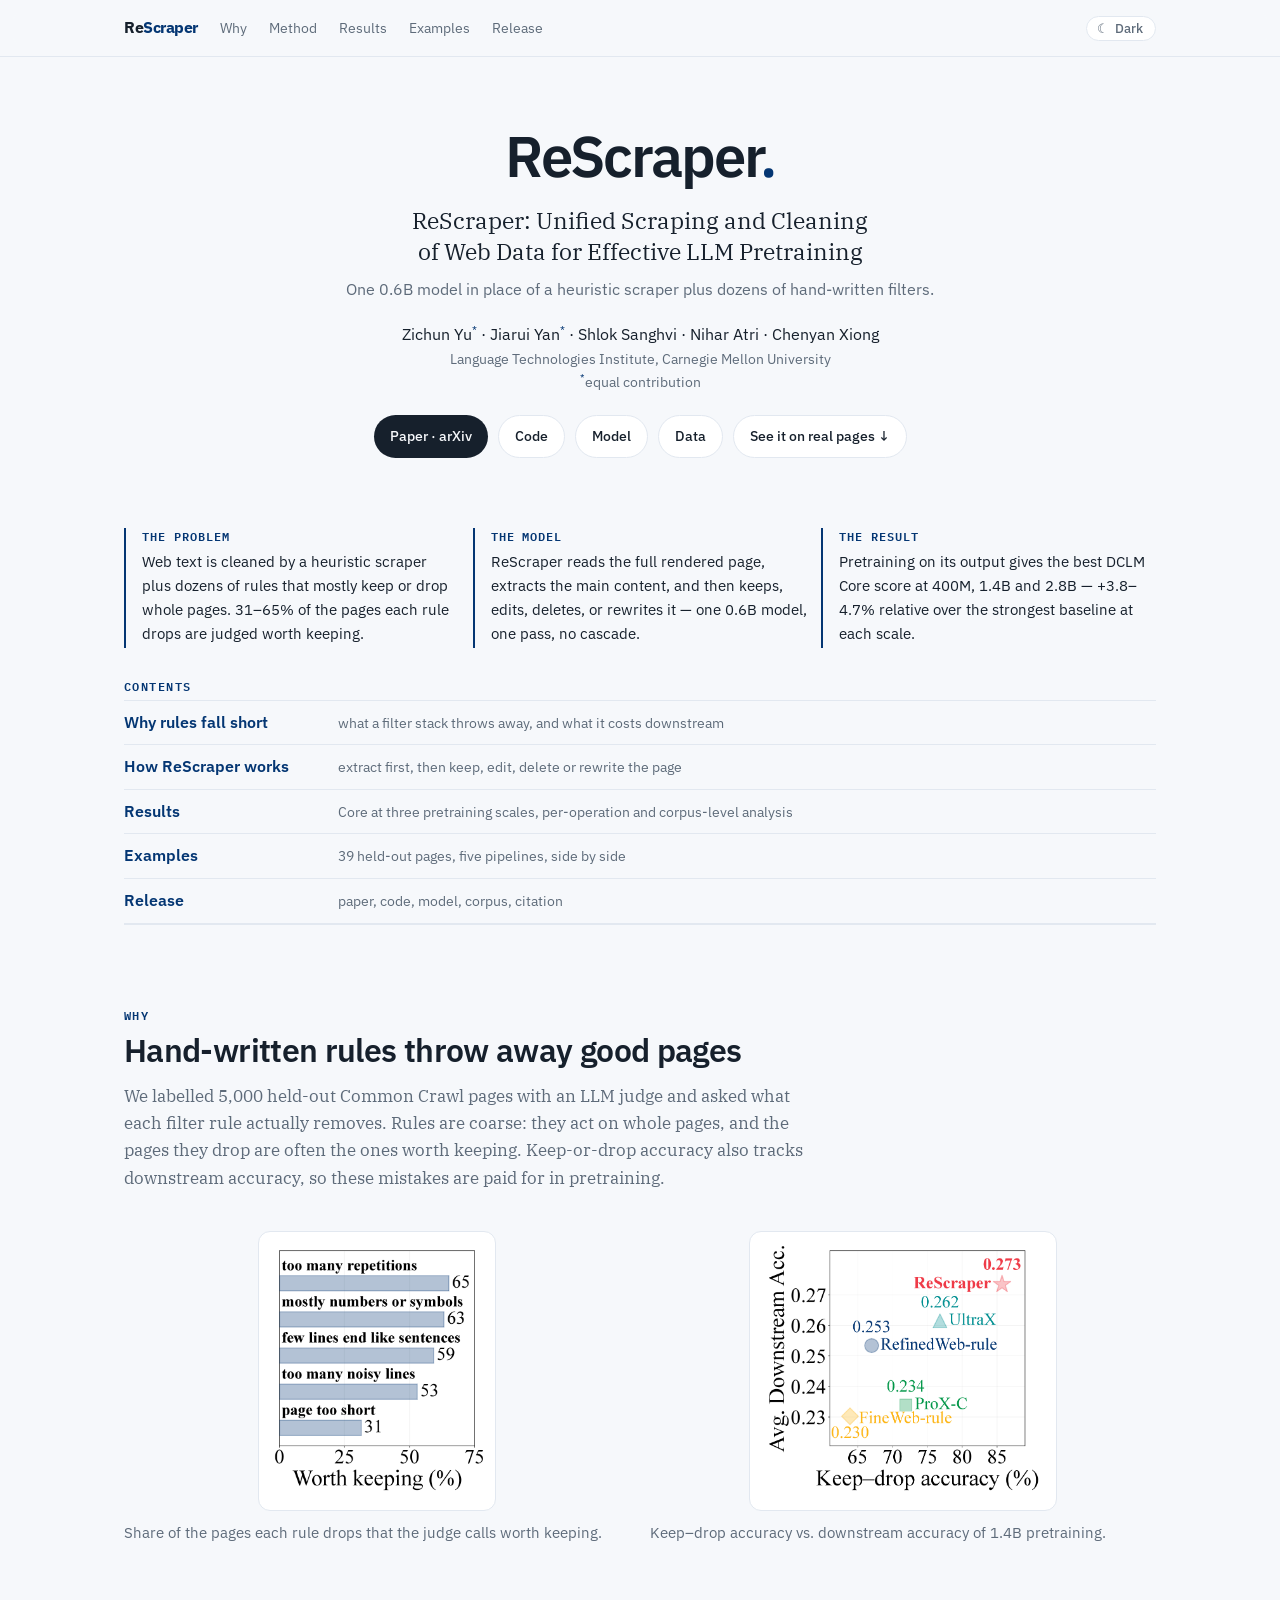
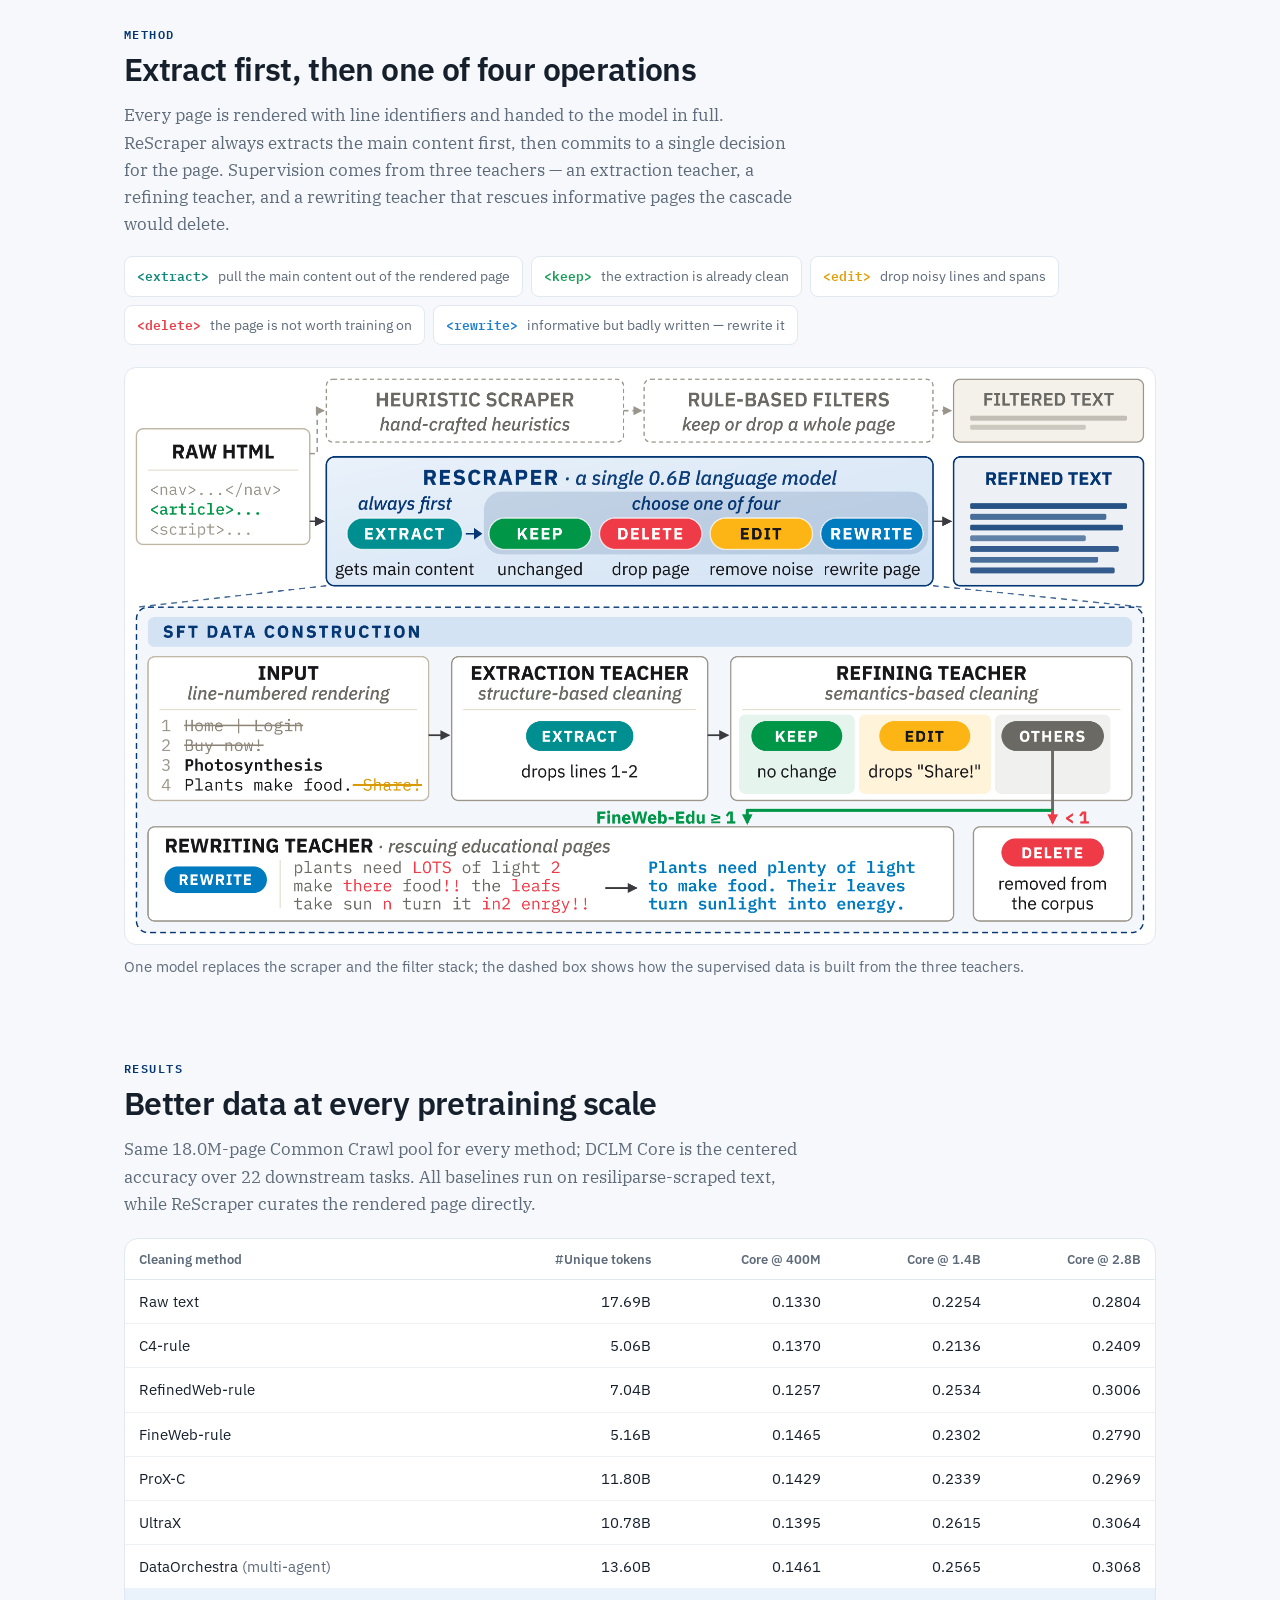
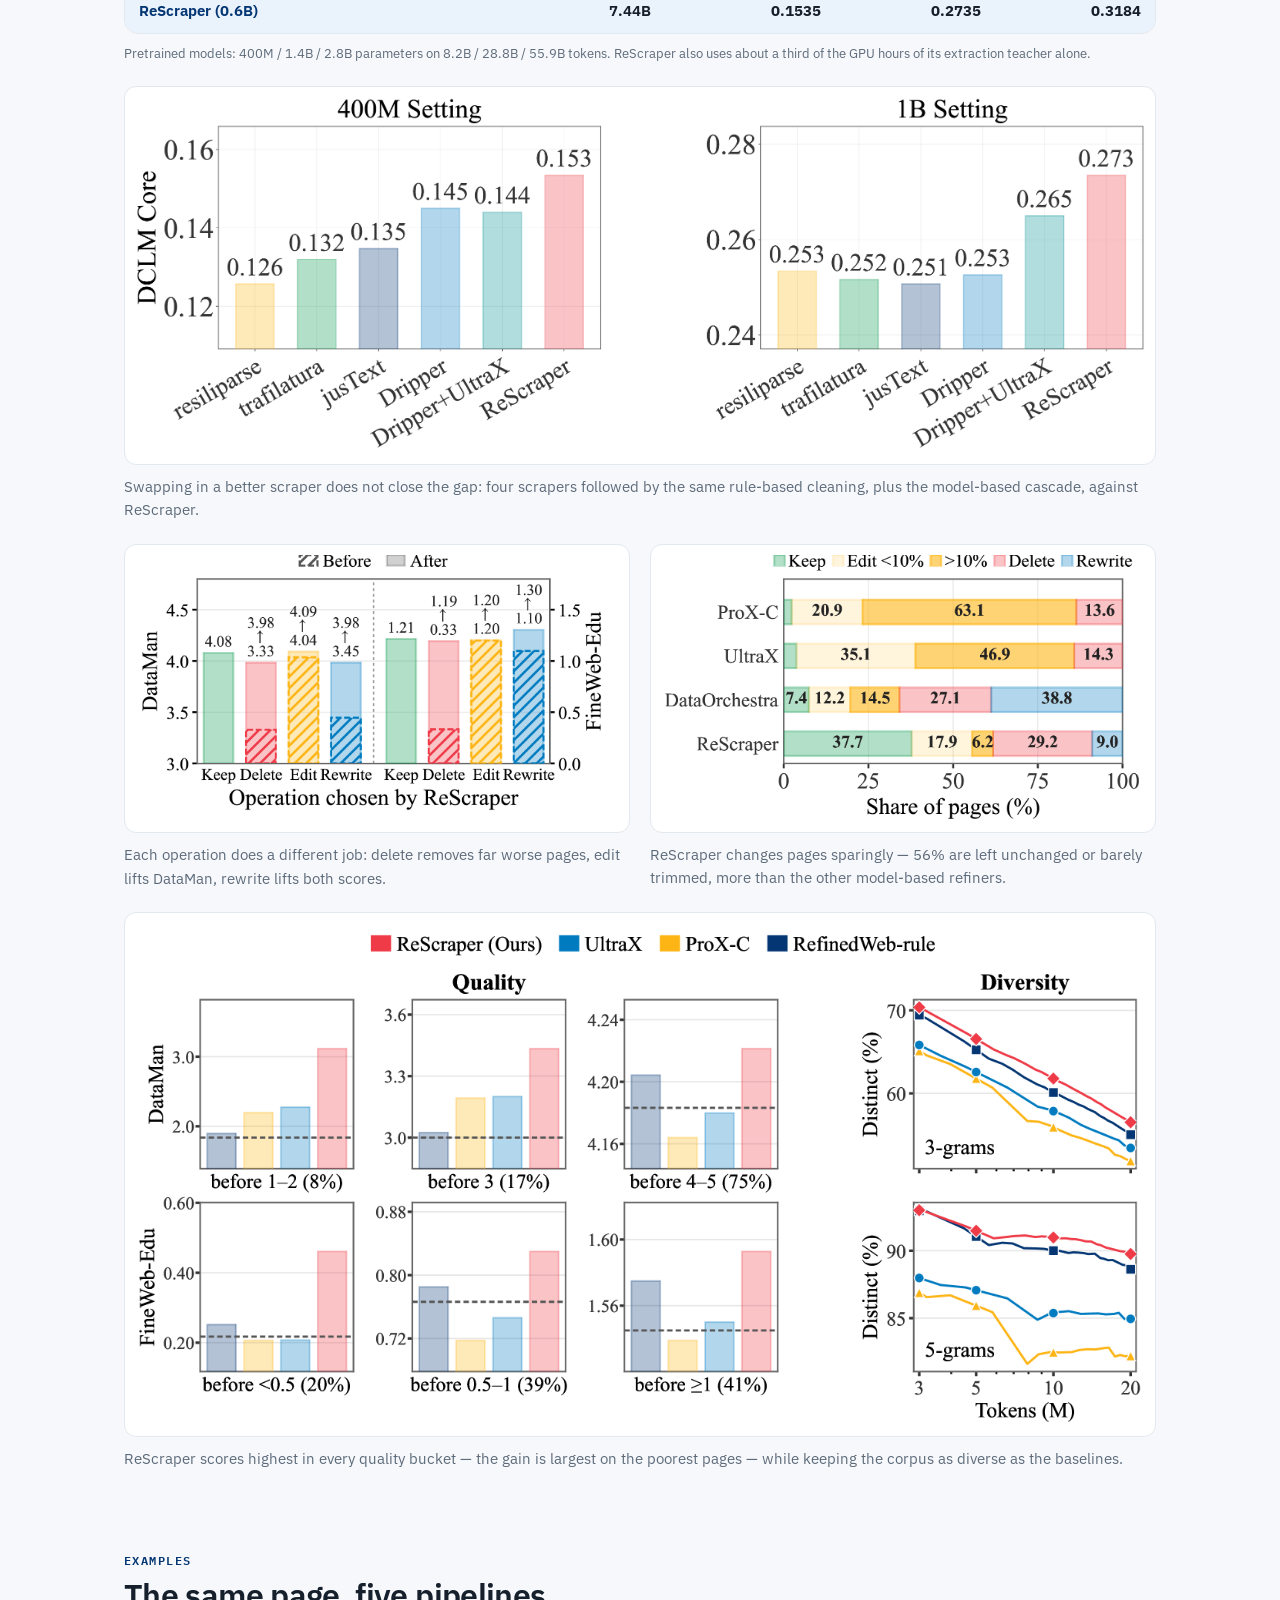
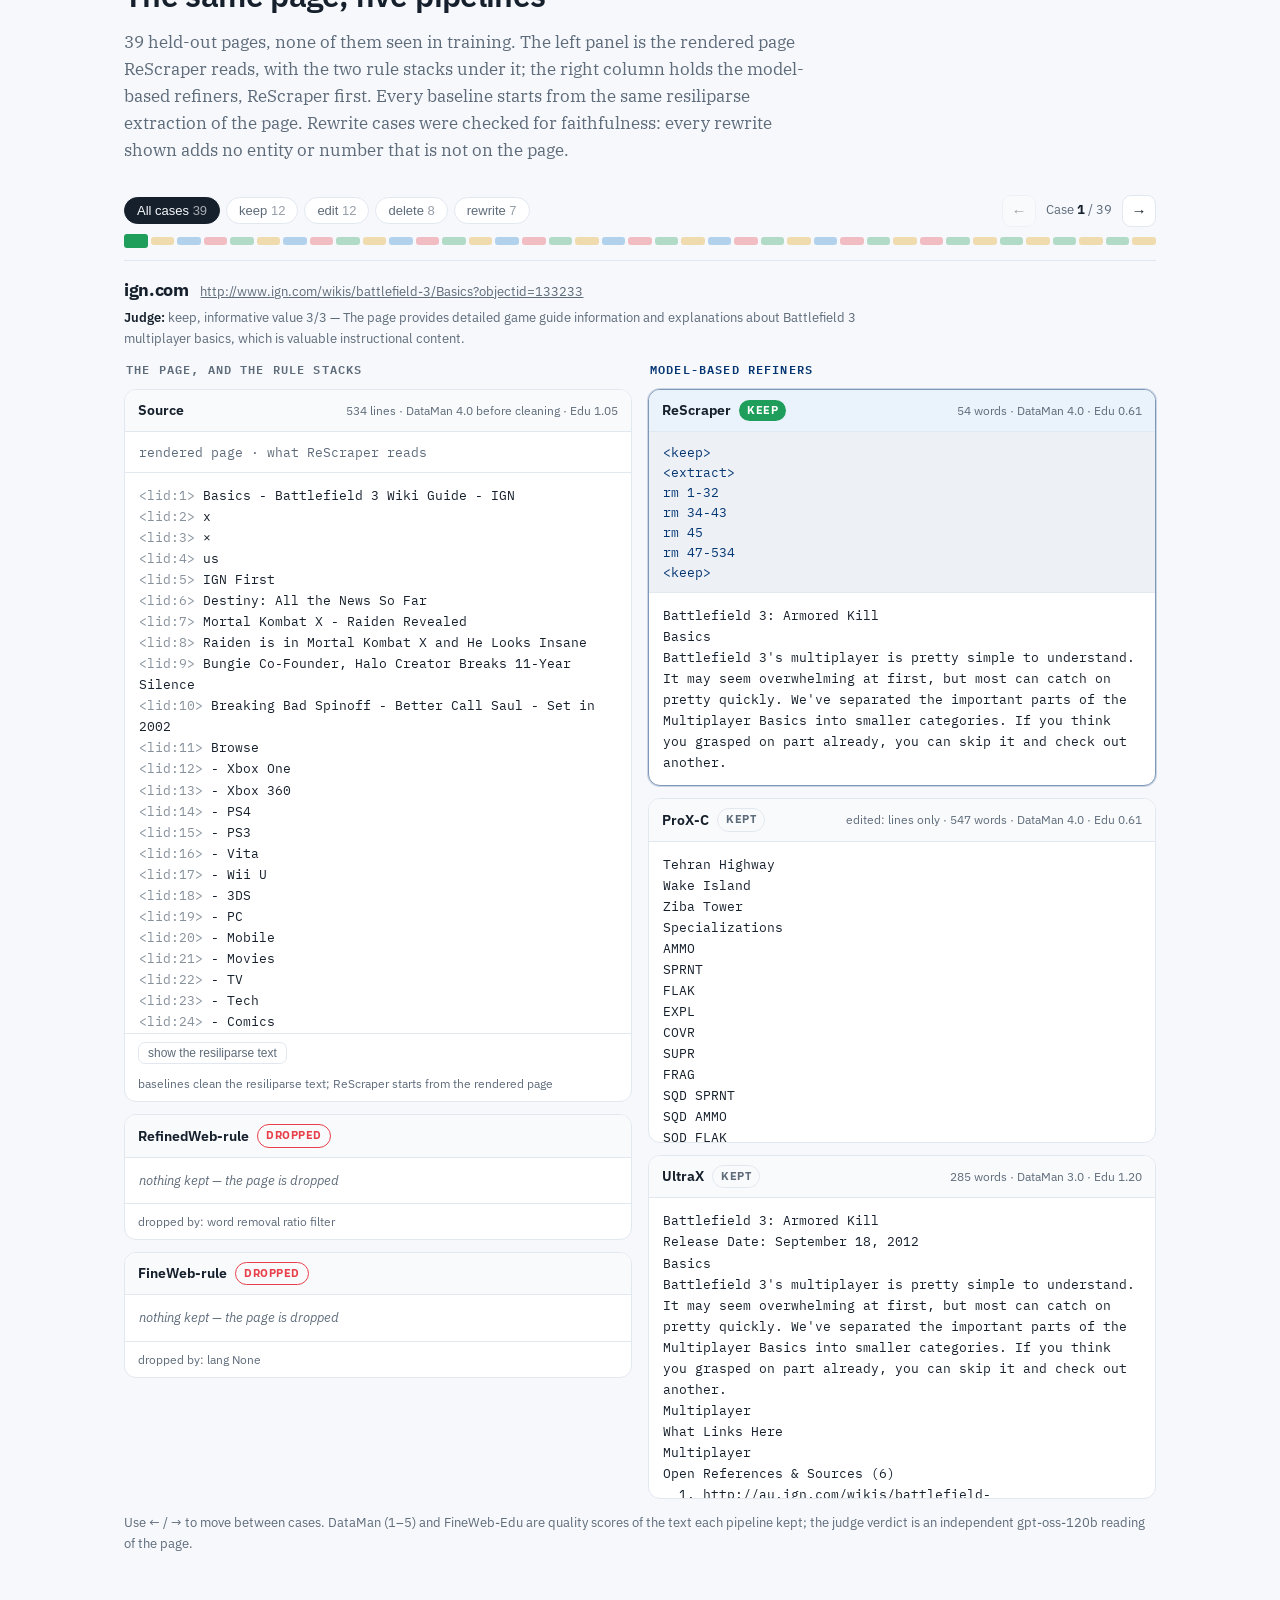
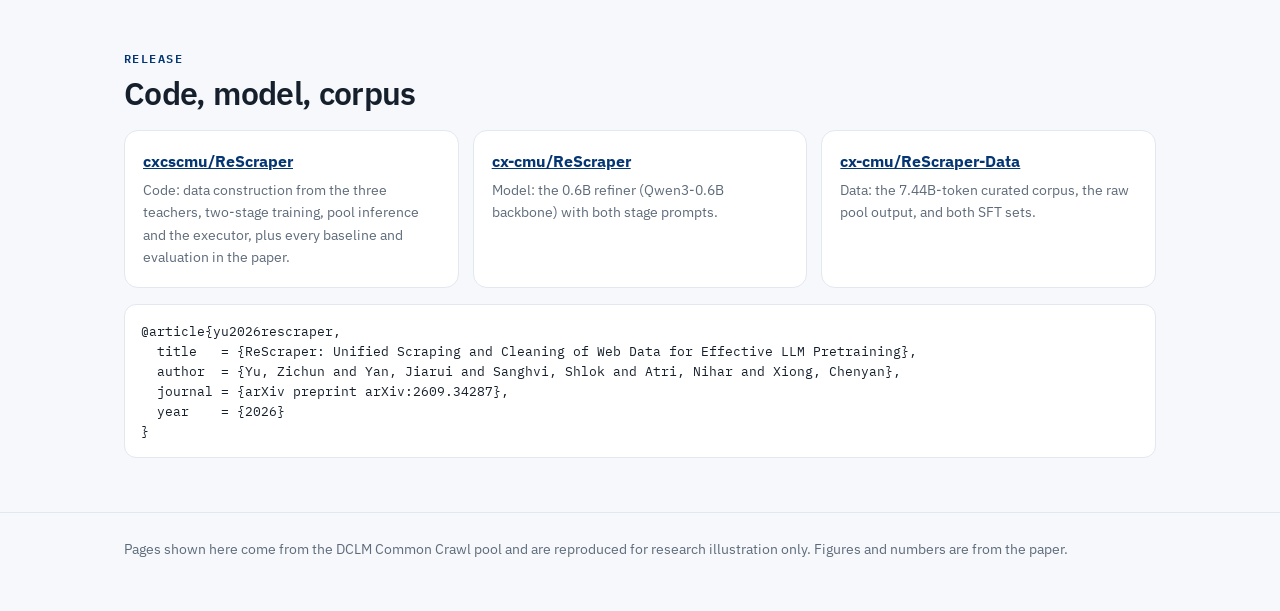
==== docs/index.html @ 4b5151b6 "Add the project page under docs/ so GitHub Pages can serve it from this repo" ====
<!doctype html>
<html lang="en">
<head>
<meta charset="utf-8">
<meta name="viewport" content="width=device-width, initial-scale=1">
<title>ReScraper</title>
<meta name="description" content="ReScraper replaces the heuristic scraper and the rule-based filter stack with a single 0.6B language model that extracts, keeps, edits, deletes, or rewrites each web page.">
<link rel="icon" href="data:image/svg+xml,<svg xmlns='http://www.w3.org/2000/svg' viewBox='0 0 100 100'><text y='.9em' font-size='90'>🧹</text></svg>">
<link rel="preconnect" href="https://fonts.googleapis.com">
<link rel="preconnect" href="https://fonts.gstatic.com" crossorigin>
<link href="https://fonts.googleapis.com/css2?family=IBM+Plex+Mono:wght@400;600&family=IBM+Plex+Sans:wght@400;500;600;700&family=IBM+Plex+Serif:ital,wght@0,400;0,600;1,400&display=swap" rel="stylesheet">
<link rel="stylesheet" href="assets/style.css">
</head>
<body>

<nav>
  <div class="wrap">
    <a class="brand" href="#top">Re<span>Scraper</span></a>
    <a class="link" href="#why">Why</a>
    <a class="link" href="#method">Method</a>
    <a class="link" href="#results">Results</a>
    <a class="link" href="#examples">Examples</a>
    <a class="link" href="#release">Release</a>
    <span class="sp"></span>
    <button id="theme" type="button" aria-pressed="false"><span id="theme-ico">☾</span><span id="theme-txt">Dark</span></button>
  </div>
</nav>

<header class="hero" id="top">
  <div class="wrap">
    <h1>ReScraper<span class="dot">.</span></h1>
    <p class="sub">ReScraper: Unified Scraping and Cleaning of Web Data for Effective LLM
      Pretraining</p>
    <p class="tag">One 0.6B model in place of a heuristic scraper plus dozens of hand-written
      filters.</p>
    <p class="authors">Zichun Yu<sup>*</sup> · Jiarui Yan<sup>*</sup> · Shlok Sanghvi · Nihar Atri ·
      Chenyan Xiong<br>
      <span class="affil">Language Technologies Institute, Carnegie Mellon University<br>
        <sup>*</sup>equal contribution</span></p>
    <div class="links">
      <a href="https://arxiv.org/abs/2609.34287">Paper · arXiv</a>
      <a class="ghost" href="https://github.com/cxcscmu/ReScraper">Code</a>
      <a class="ghost" href="https://huggingface.co/cx-cmu/ReScraper">Model</a>
      <a class="ghost" href="https://huggingface.co/datasets/cx-cmu/ReScraper-Data">Data</a>
      <a class="ghost" href="#examples">See it on real pages ↓</a>
    </div>
  </div>
</header>

<section id="short">
  <div class="wrap">
    <div class="short">
      <div class="item">
        <b>The problem</b>
        <p>Web text is cleaned by a heuristic scraper plus dozens of rules that mostly keep or drop
          whole pages. 31–65% of the pages each rule drops are judged worth keeping.</p>
      </div>
      <div class="item">
        <b>The model</b>
        <p>ReScraper reads the full rendered page, extracts the main content, and then keeps, edits,
          deletes, or rewrites it — one 0.6B model, one pass, no cascade.</p>
      </div>
      <div class="item">
        <b>The result</b>
        <p>Pretraining on its output gives the best DCLM Core score at 400M, 1.4B and 2.8B —
          +3.8–4.7% relative over the strongest baseline at each scale.</p>
      </div>
    </div>

    <nav class="toc" aria-label="Contents">
      <p class="eyebrow">Contents</p>
      <ol>
        <li><a href="#why">Why rules fall short</a><span>what a filter stack throws away, and what it costs downstream</span></li>
        <li><a href="#method">How ReScraper works</a><span>extract first, then keep, edit, delete or rewrite the page</span></li>
        <li><a href="#results">Results</a><span>Core at three pretraining scales, per-operation and corpus-level analysis</span></li>
        <li><a href="#examples">Examples</a><span>39 held-out pages, five pipelines, side by side</span></li>
        <li><a href="#release">Release</a><span>paper, code, model, corpus, citation</span></li>
      </ol>
    </nav>
  </div>
</section>

<section id="why">
  <div class="wrap">
    <p class="eyebrow">Why</p>
    <h2>Hand-written rules throw away good pages</h2>
    <p class="lead">We labelled 5,000 held-out Common Crawl pages with an LLM judge and asked what
      each filter rule actually removes. Rules are coarse: they act on whole pages, and the pages
      they drop are often the ones worth keeping. Keep-or-drop accuracy also tracks downstream
      accuracy, so these mistakes are paid for in pretraining.</p>
    <div class="two match">
      <figure>
        <img src="assets/figs/rule_worth_keeping.png" alt="Share of pages each rule drops that are judged worth keeping">
        <figcaption>Share of the pages each rule drops that the judge calls worth keeping.</figcaption>
      </figure>
      <figure>
        <img src="assets/figs/keepdrop_vs_core.png" alt="Keep-drop accuracy against downstream Core score">
        <figcaption>Keep–drop accuracy vs. downstream accuracy of 1.4B pretraining.</figcaption>
      </figure>
    </div>
  </div>
</section>

<section id="method">
  <div class="wrap">
    <p class="eyebrow">Method</p>
    <h2>Extract first, then one of four operations</h2>
    <p class="lead">Every page is rendered with line identifiers and handed to the model in full.
      ReScraper always extracts the main content first, then commits to a single decision for the
      page. Supervision comes from three teachers — an extraction teacher, a refining teacher, and a
      rewriting teacher that rescues informative pages the cascade would delete.</p>
    <div class="ops">
      <span class="op extract"><i>&lt;extract&gt;</i><span>pull the main content out of the rendered page</span></span>
      <span class="op keep"><i>&lt;keep&gt;</i><span>the extraction is already clean</span></span>
      <span class="op edit"><i>&lt;edit&gt;</i><span>drop noisy lines and spans</span></span>
      <span class="op delete"><i>&lt;delete&gt;</i><span>the page is not worth training on</span></span>
      <span class="op rewrite"><i>&lt;rewrite&gt;</i><span>informative but badly written — rewrite it</span></span>
    </div>
    <figure>
      <img src="assets/figs/method.png" alt="ReScraper method overview">
      <figcaption>One model replaces the scraper and the filter stack; the dashed box shows how the
        supervised data is built from the three teachers.</figcaption>
    </figure>
  </div>
</section>

<section id="results">
  <div class="wrap">
    <p class="eyebrow">Results</p>
    <h2>Better data at every pretraining scale</h2>
    <p class="lead">Same 18.0M-page Common Crawl pool for every method; DCLM Core is the centered
      accuracy over 22 downstream tasks. All baselines run on resiliparse-scraped text, while
      ReScraper curates the rendered page directly.</p>

    <div class="tablecard">
      <table>
        <thead>
          <tr><th>Cleaning method</th><th>#Unique tokens</th><th>Core @ 400M</th><th>Core @ 1.4B</th><th>Core @ 2.8B</th></tr>
        </thead>
        <tbody>
          <tr><td>Raw text</td><td>17.69B</td><td>0.1330</td><td>0.2254</td><td>0.2804</td></tr>
          <tr><td>C4-rule</td><td>5.06B</td><td>0.1370</td><td>0.2136</td><td>0.2409</td></tr>
          <tr><td>RefinedWeb-rule</td><td>7.04B</td><td>0.1257</td><td>0.2534</td><td>0.3006</td></tr>
          <tr><td>FineWeb-rule</td><td>5.16B</td><td>0.1465</td><td>0.2302</td><td>0.2790</td></tr>
          <tr><td>ProX-C</td><td>11.80B</td><td>0.1429</td><td>0.2339</td><td>0.2969</td></tr>
          <tr><td>UltraX</td><td>10.78B</td><td>0.1395</td><td>0.2615</td><td>0.3064</td></tr>
          <tr><td>DataOrchestra <span style="color:var(--muted)">(multi-agent)</span></td><td>13.60B</td><td>0.1461</td><td>0.2565</td><td>0.3068</td></tr>
          <tr class="ours"><td>ReScraper (0.6B)</td><td>7.44B</td><td class="best">0.1535</td><td class="best">0.2735</td><td class="best">0.3184</td></tr>
        </tbody>
      </table>
    </div>
    <p class="tnote">Pretrained models: 400M / 1.4B / 2.8B parameters on 8.2B / 28.8B / 55.9B tokens.
      ReScraper also uses about a third of the GPU hours of its extraction teacher alone.</p>

    <figure>
      <img src="assets/figs/scraper_comparison.png" alt="Core score per scraper followed by rule-based cleaning, versus ReScraper">
      <figcaption>Swapping in a better scraper does not close the gap: four scrapers followed by the
        same rule-based cleaning, plus the model-based cascade, against ReScraper.</figcaption>
    </figure>

    <div class="two">
      <figure>
        <img src="assets/figs/operation_scores.png" alt="Quality scores before and after each operation">
        <figcaption>Each operation does a different job: delete removes far worse pages, edit lifts
          DataMan, rewrite lifts both scores.</figcaption>
      </figure>
      <figure>
        <img src="assets/figs/operation_mix.png" alt="Share of pages per operation for each model-based pipeline">
        <figcaption>ReScraper changes pages sparingly — 56% are left unchanged or barely trimmed,
          more than the other model-based refiners.</figcaption>
      </figure>
    </div>

    <figure>
      <img src="assets/figs/quality_diversity.png" alt="Quality by bucket and n-gram diversity">
      <figcaption>ReScraper scores highest in every quality bucket — the gain is largest on the
        poorest pages — while keeping the corpus as diverse as the baselines.</figcaption>
    </figure>
  </div>
</section>

<section id="examples">
  <div class="wrap">
    <p class="eyebrow">Examples</p>
    <h2>The same page, five pipelines</h2>
    <p class="lead">39 held-out pages, none of them seen in training. The left panel is the rendered
      page ReScraper reads, with the two rule stacks under it; the right column holds the
      model-based refiners, ReScraper first. Every baseline starts from the same resiliparse
      extraction of the page.
      Rewrite cases were checked for faithfulness: every rewrite shown adds no entity or number that
      is not on the page.</p>

    <div class="viewer">
      <div class="bar">
        <div class="row">
          <div class="chips" id="chips"></div>
          <span class="sp" style="margin-left:auto"></span>
          <button class="nav-btn" id="prev" title="Previous case">←</button>
          <span class="counter" id="counter"></span>
          <button class="nav-btn" id="next" title="Next case">→</button>
        </div>
        <div class="track" id="track"></div>
      </div>

      <div class="casehead">
        <h3 id="c-domain"></h3>
        <span class="u"><a id="c-url" href="#" target="_blank" rel="noopener"></a></span>
      </div>
      <p class="verdict" id="c-verdict"></p>

      <div class="panels">
        <div class="stack">
          <p class="colhead">The page, and the rule stacks</p>
          <div class="panel self" id="p-source"></div>
          <div class="stack" id="p-rules"></div>
        </div>
        <div class="stack">
          <p class="colhead ours">Model-based refiners</p>
          <div class="stack" id="p-outputs"></div>
        </div>
      </div>
      <p class="hint">Use ← / → to move between cases. DataMan (1–5) and FineWeb-Edu are quality
        scores of the text each pipeline kept; the judge verdict is an independent gpt-oss-120b
        reading of the page.</p>
    </div>
  </div>
</section>

<section id="release">
  <div class="wrap">
    <p class="eyebrow">Release</p>
    <h2>Code, model, corpus</h2>
    <div class="cards">
      <div class="card">
        <b><a href="https://github.com/cxcscmu/ReScraper">cxcscmu/ReScraper</a></b>
        <p>Code: data construction from the three teachers, two-stage training, pool inference and
          the executor, plus every baseline and evaluation in the paper.</p>
      </div>
      <div class="card">
        <b><a href="https://huggingface.co/cx-cmu/ReScraper">cx-cmu/ReScraper</a></b>
        <p>Model: the 0.6B refiner (Qwen3-0.6B backbone) with both stage prompts.</p>
      </div>
      <div class="card">
        <b><a href="https://huggingface.co/datasets/cx-cmu/ReScraper-Data">cx-cmu/ReScraper-Data</a></b>
        <p>Data: the 7.44B-token curated corpus, the raw pool output, and both SFT sets.</p>
      </div>
    </div>
    <pre class="bib">@article{yu2026rescraper,
  title   = {ReScraper: Unified Scraping and Cleaning of Web Data for Effective LLM Pretraining},
  author  = {Yu, Zichun and Yan, Jiarui and Sanghvi, Shlok and Atri, Nihar and Xiong, Chenyan},
  journal = {arXiv preprint arXiv:2609.34287},
  year    = {2026}
}</pre>
  </div>
</section>

<footer>
  <div class="wrap">
    Pages shown here come from the DCLM Common Crawl pool and are reproduced for research
    illustration only. Figures and numbers are from the paper.
  </div>
</footer>

<script src="assets/cases.js"></script>
<script src="assets/app.js"></script>
</body>
</html>
---- docs/assets/style.css ----
/* ReScraper project page */
:root {
  --navy: #043673;
  --navy-soft: #1d5fa8;
  --ink: #16202c;
  --muted: #5e6b7a;
  --bg: #f6f8fb;
  --card: #ffffff;
  --line: #e2e8f0;
  --tint: #eaf2fb;
  --keep: #1e9e5a;
  --edit: #e0a008;
  --delete: #e8404a;
  --rewrite: #1e7fd0;
  --extract: #12887b;
  --mono: "IBM Plex Mono", ui-monospace, SFMono-Regular, Menlo, Consolas, monospace;
  --sans: "IBM Plex Sans", -apple-system, BlinkMacSystemFont, "Segoe UI", Helvetica, Arial, sans-serif;
  --serif: "IBM Plex Serif", Georgia, "Times New Roman", serif;
}
:root:not([data-theme="light"]) {
  color-scheme: light dark;
}
@media (prefers-color-scheme: dark) {
  :root:not([data-theme="light"]) {
    --navy: #8ab6ea;
    --navy-soft: #a9cbf2;
    --ink: #e6ecf3;
    --muted: #93a3b5;
    --bg: #0e141d;
    --card: #151d29;
    --line: #26313f;
    --tint: #16283d;
    --keep: #35b673;
    --edit: #eab308;
    --delete: #f2616a;
    --rewrite: #57a4ea;
    --extract: #2aa89a;
  }
}
:root[data-theme="dark"] {
  --navy: #8ab6ea;
  --navy-soft: #a9cbf2;
  --ink: #e6ecf3;
  --muted: #93a3b5;
  --bg: #0e141d;
  --card: #151d29;
  --line: #26313f;
  --tint: #16283d;
  --keep: #35b673;
  --edit: #eab308;
  --delete: #f2616a;
  --rewrite: #57a4ea;
  --extract: #2aa89a;
}

* { box-sizing: border-box; }
html { scroll-behavior: smooth; scroll-padding-top: 64px; }
body {
  margin: 0;
  background: var(--bg);
  color: var(--ink);
  font: 400 16px/1.6 var(--sans);
  -webkit-font-smoothing: antialiased;
}
a { color: var(--navy); }
h1, h2, h3 { line-height: 1.2; letter-spacing: -0.02em; margin: 0; }
p { margin: 0 0 1em; }
.wrap { max-width: 1080px; margin: 0 auto; padding: 0 24px; }
.narrow { max-width: 760px; }

/* nav ------------------------------------------------------------------ */
nav {
  position: sticky; top: 0; z-index: 50;
  backdrop-filter: blur(10px);
  background: color-mix(in srgb, var(--bg) 86%, transparent);
  border-bottom: 1px solid var(--line);
}
nav .wrap { display: flex; align-items: center; gap: 22px; height: 56px; }
nav .brand { font-weight: 700; letter-spacing: -0.03em; color: var(--ink); text-decoration: none; }
nav .brand span { color: var(--navy); }
nav a.link { color: var(--muted); text-decoration: none; font-size: 14px; }
nav a.link:hover { color: var(--ink); }
nav .sp { margin-left: auto; }
#theme {
  display: inline-flex; align-items: center; gap: 6px;
  border: 1px solid var(--line); background: var(--card); color: var(--muted);
  border-radius: 999px; padding: 5px 12px 5px 10px; cursor: pointer;
  font: 500 13px/1 var(--sans);
}
#theme:hover { color: var(--ink); border-color: var(--muted); }
#theme span:first-child { font-size: 13px; }

/* hero ----------------------------------------------------------------- */
header.hero { padding: 64px 0 28px; text-align: center; }
header.hero h1 { font-size: clamp(38px, 6vw, 58px); font-weight: 600; letter-spacing: -0.035em; }
header.hero h1 .dot { color: var(--navy); }
header.hero .sub {
  font-family: var(--serif); font-size: clamp(18px, 2.4vw, 23px);
  color: var(--ink); margin: 14px auto 0; max-width: 760px; line-height: 1.35;
  text-wrap: balance;
}
header.hero .tag {
  color: var(--muted); font-size: 16px; margin: 10px auto 0; max-width: 620px;
}
header.hero .authors { color: var(--ink); font-size: 15.5px; margin-top: 20px; line-height: 1.5; }
header.hero .authors .affil { color: var(--muted); font-size: 14px; }
header.hero .authors sup { font-size: .72em; color: var(--navy); }
.links { display: flex; flex-wrap: wrap; gap: 10px; justify-content: center; margin-top: 22px; }
.links a {
  display: inline-flex; align-items: center; gap: 7px;
  background: var(--ink); color: var(--bg); text-decoration: none;
  padding: 9px 16px; border-radius: 999px; font-size: 14px; font-weight: 500;
}
.links a.ghost { background: var(--card); color: var(--ink); border: 1px solid var(--line); }
.links a.soon { opacity: .55; }
.links a:hover { transform: translateY(-1px); }

/* contents -------------------------------------------------------------- */
.toc { margin-top: 32px; }
.toc .eyebrow { margin-bottom: 8px; }
.toc ol { list-style: none; margin: 0; padding: 0; }
.toc li {
  display: flex; flex-wrap: wrap; align-items: baseline; gap: 4px 14px;
  padding: 9px 0; border-top: 1px solid var(--line);
}
.toc li:last-child { border-bottom: 1px solid var(--line); }
.toc li a { font-weight: 600; text-decoration: none; min-width: 200px; }
.toc li a:hover { text-decoration: underline; }
.toc li span { color: var(--muted); font-size: 14px; }

/* sections -------------------------------------------------------------- */
section { padding: 42px 0; }
.eyebrow {
  font: 600 12px/1 var(--mono); letter-spacing: .12em; text-transform: uppercase;
  color: var(--navy); margin-bottom: 10px;
}
section h2 {
  font-size: clamp(24px, 3.4vw, 32px); font-weight: 600; margin-bottom: 14px; text-wrap: balance;
}
section p.lead { color: var(--muted); max-width: 68ch; font-family: var(--serif); font-size: 17px; }

.short { display: grid; gap: 14px; grid-template-columns: repeat(3, 1fr); }
.short .item { border-left: 2px solid var(--navy); padding: 2px 0 2px 16px; }
.short .item b {
  display: block; font: 600 12px/1 var(--mono); letter-spacing: .08em; text-transform: uppercase;
  color: var(--navy); margin-bottom: 8px;
}
.short .item p { margin: 0; font-size: 15px; color: var(--ink); }

.ops { display: flex; flex-wrap: wrap; gap: 8px; margin: 18px 0 6px; }
.op {
  display: inline-flex; align-items: baseline; gap: 9px; font-size: 14px;
  border: 1px solid var(--line); background: var(--card); border-radius: 8px; padding: 8px 12px;
}
.op i { font: 600 12.5px/1 var(--mono); font-style: normal; }
.op span { color: var(--muted); }
.op.keep i { color: var(--keep); } .op.edit i { color: var(--edit); }
.op.delete i { color: var(--delete); } .op.rewrite i { color: var(--rewrite); }
.op.extract i { color: var(--extract); }

figure { margin: 22px 0 0; }
figure img {
  width: 100%; display: block; border-radius: 12px; border: 1px solid var(--line);
  background: #fff; padding: 10px;
}
figure figcaption { color: var(--muted); font-size: 15px; line-height: 1.55; margin-top: 10px; }
.two { display: grid; grid-template-columns: 1fr 1fr; gap: 20px; }
/* two plots drawn at the same height in the paper: match that height here too */
.two.match figure { display: flex; flex-direction: column; margin-top: 22px; }
.two.match figure img { height: clamp(190px, 24vw, 280px); width: auto; max-width: 100%; margin: 0 auto; }

/* table ----------------------------------------------------------------- */
.tablecard {
  background: var(--card); border: 1px solid var(--line); border-radius: 14px;
  overflow-x: auto; margin-top: 20px;
}
table { border-collapse: collapse; width: 100%; font-size: 14.5px; min-width: 520px; }
th, td { padding: 10px 14px; text-align: right; white-space: nowrap; }
th:first-child, td:first-child { text-align: left; }
thead th { font-size: 12.5px; color: var(--muted); font-weight: 600; border-bottom: 1px solid var(--line); }
tbody tr + tr td { border-top: 1px solid color-mix(in srgb, var(--line) 60%, transparent); }
tbody tr.ours { background: var(--tint); font-weight: 650; }
tbody tr.ours td:first-child { color: var(--navy); }
td.best { font-weight: 700; }
.tnote { color: var(--muted); font-size: 13px; margin-top: 10px; }

/* case viewer ------------------------------------------------------------ */
.viewer { margin-top: 20px; }
.bar {
  position: sticky; top: 56px; z-index: 20; background: var(--bg);
  padding: 10px 0 12px; border-bottom: 1px solid var(--line);
}
.bar .row { display: flex; align-items: center; gap: 10px; flex-wrap: wrap; }
.chips { display: flex; gap: 6px; flex-wrap: wrap; }
.chip {
  border: 1px solid var(--line); background: var(--card); color: var(--muted);
  border-radius: 999px; padding: 5px 12px; font-size: 13px; cursor: pointer;
}
.chip[aria-pressed="true"] { background: var(--ink); color: var(--bg); border-color: var(--ink); }
.nav-btn {
  border: 1px solid var(--line); background: var(--card); color: var(--ink);
  border-radius: 9px; width: 34px; height: 32px; font-size: 15px; cursor: pointer;
}
.nav-btn:disabled { opacity: .4; cursor: default; }
.counter { font-size: 13px; color: var(--muted); font-variant-numeric: tabular-nums; }
.counter b { color: var(--ink); }
.track { display: flex; gap: 3px; margin-top: 10px; }
.track button {
  flex: 1; height: 8px; border: 0; border-radius: 3px; cursor: pointer; padding: 0;
  background: color-mix(in srgb, var(--dotc, var(--muted)) 32%, transparent);
}
.track button[aria-current="true"] { background: var(--dotc, var(--ink)); height: 14px; margin-top: -3px; }
.track button:hover { background: var(--dotc, var(--ink)); }

.casehead { display: flex; align-items: baseline; gap: 12px; flex-wrap: wrap; margin: 18px 0 4px; }
.casehead h3 { font-size: 18px; }
.casehead .u { font-size: 13px; color: var(--muted); word-break: break-all; }
.casehead .u a { color: var(--muted); }
.verdict { font-size: 13px; color: var(--muted); margin: 6px 0 14px; max-width: 760px; }
.verdict b { color: var(--ink); font-weight: 600; }

.panels { display: grid; grid-template-columns: minmax(0, 1fr) minmax(0, 1fr); gap: 16px; align-items: start; }
.stack { display: grid; gap: 12px; }
.panel { background: var(--card); border: 1px solid var(--line); border-radius: 12px; overflow: hidden; }
.colhead {
  font: 600 11.5px/1 var(--mono); letter-spacing: .1em; text-transform: uppercase;
  color: var(--muted); margin: 0 0 2px 2px;
}
.colhead.ours { color: var(--navy); }
.panel.ours { border-color: color-mix(in srgb, var(--navy) 45%, var(--line)); box-shadow: 0 0 0 1px color-mix(in srgb, var(--navy) 18%, transparent); }
.phead {
  display: flex; align-items: center; gap: 8px; flex-wrap: wrap;
  padding: 9px 13px; border-bottom: 1px solid var(--line);
  background: color-mix(in srgb, var(--line) 22%, var(--card));
}
.panel.ours .phead { background: var(--tint); }
.phead .name { font-weight: 650; font-size: 14px; }
.phead .meta { margin-left: auto; font-size: 12px; color: var(--muted); font-variant-numeric: tabular-nums; }
.pill {
  font-size: 11px; font-weight: 700; letter-spacing: .05em; text-transform: uppercase;
  padding: 2px 8px; border-radius: 999px; color: #fff; background: var(--muted);
}
.pill.keep { background: var(--keep); } .pill.edit { background: var(--edit); color: #3a2c00; }
.pill.delete { background: var(--delete); } .pill.rewrite { background: var(--rewrite); }
.pill.dropped { background: transparent; color: var(--delete); border: 1px solid var(--delete); }
.pill.kept { background: transparent; color: var(--muted); border: 1px solid var(--line); }
.ptext {
  font: 13px/1.62 var(--mono); white-space: pre-wrap; word-break: break-word;
  padding: 12px 14px; max-height: 300px; overflow: auto; margin: 0;
}
.panel.self .ptext { max-height: 560px; }
.panel.expanded .ptext { max-height: none; }
.ptext .lid { color: color-mix(in srgb, var(--muted) 75%, transparent); }
.empty { color: var(--muted); font-style: italic; font-family: var(--sans); }
.pfoot {
  display: flex; gap: 10px; align-items: center; flex-wrap: wrap;
  padding: 8px 13px; border-top: 1px solid var(--line); font-size: 12px; color: var(--muted);
}
.pfoot button {
  border: 1px solid var(--line); background: transparent; color: var(--muted);
  border-radius: 7px; padding: 3px 9px; font-size: 12px; cursor: pointer;
}
.program {
  font: 12.5px/1.6 var(--mono); white-space: pre-wrap; padding: 10px 14px;
  background: color-mix(in srgb, var(--navy) 7%, transparent);
  border-bottom: 1px solid var(--line); color: var(--navy);
}
.hint { font-size: 13px; color: var(--muted); margin-top: 14px; }

/* release / cite ---------------------------------------------------------- */
.cards { display: grid; grid-template-columns: repeat(3, 1fr); gap: 14px; margin-top: 18px; }
.card { background: var(--card); border: 1px solid var(--line); border-radius: 14px; padding: 18px; }
.card b { display: block; margin-bottom: 4px; }
.card p { font-size: 14px; color: var(--muted); margin: 0; }
pre.bib {
  background: var(--card); border: 1px solid var(--line); border-radius: 12px;
  padding: 16px; overflow-x: auto; font: 12.5px/1.6 var(--mono); margin-top: 16px;
}
footer { border-top: 1px solid var(--line); padding: 26px 0 50px; color: var(--muted); font-size: 13.5px; }

@media (max-width: 900px) {
  .short, .cards, .two { grid-template-columns: 1fr; }
  .panels { grid-template-columns: 1fr; }
  .two.match figure img { height: auto; width: 100%; }
  .panel.self .ptext { max-height: 340px; }
}

:focus-visible { outline: 2px solid var(--navy); outline-offset: 2px; border-radius: 4px; }
@media (prefers-reduced-motion: reduce) { * { transition: none !important; animation: none !important; } }
.links a { transition: transform .12s ease; }
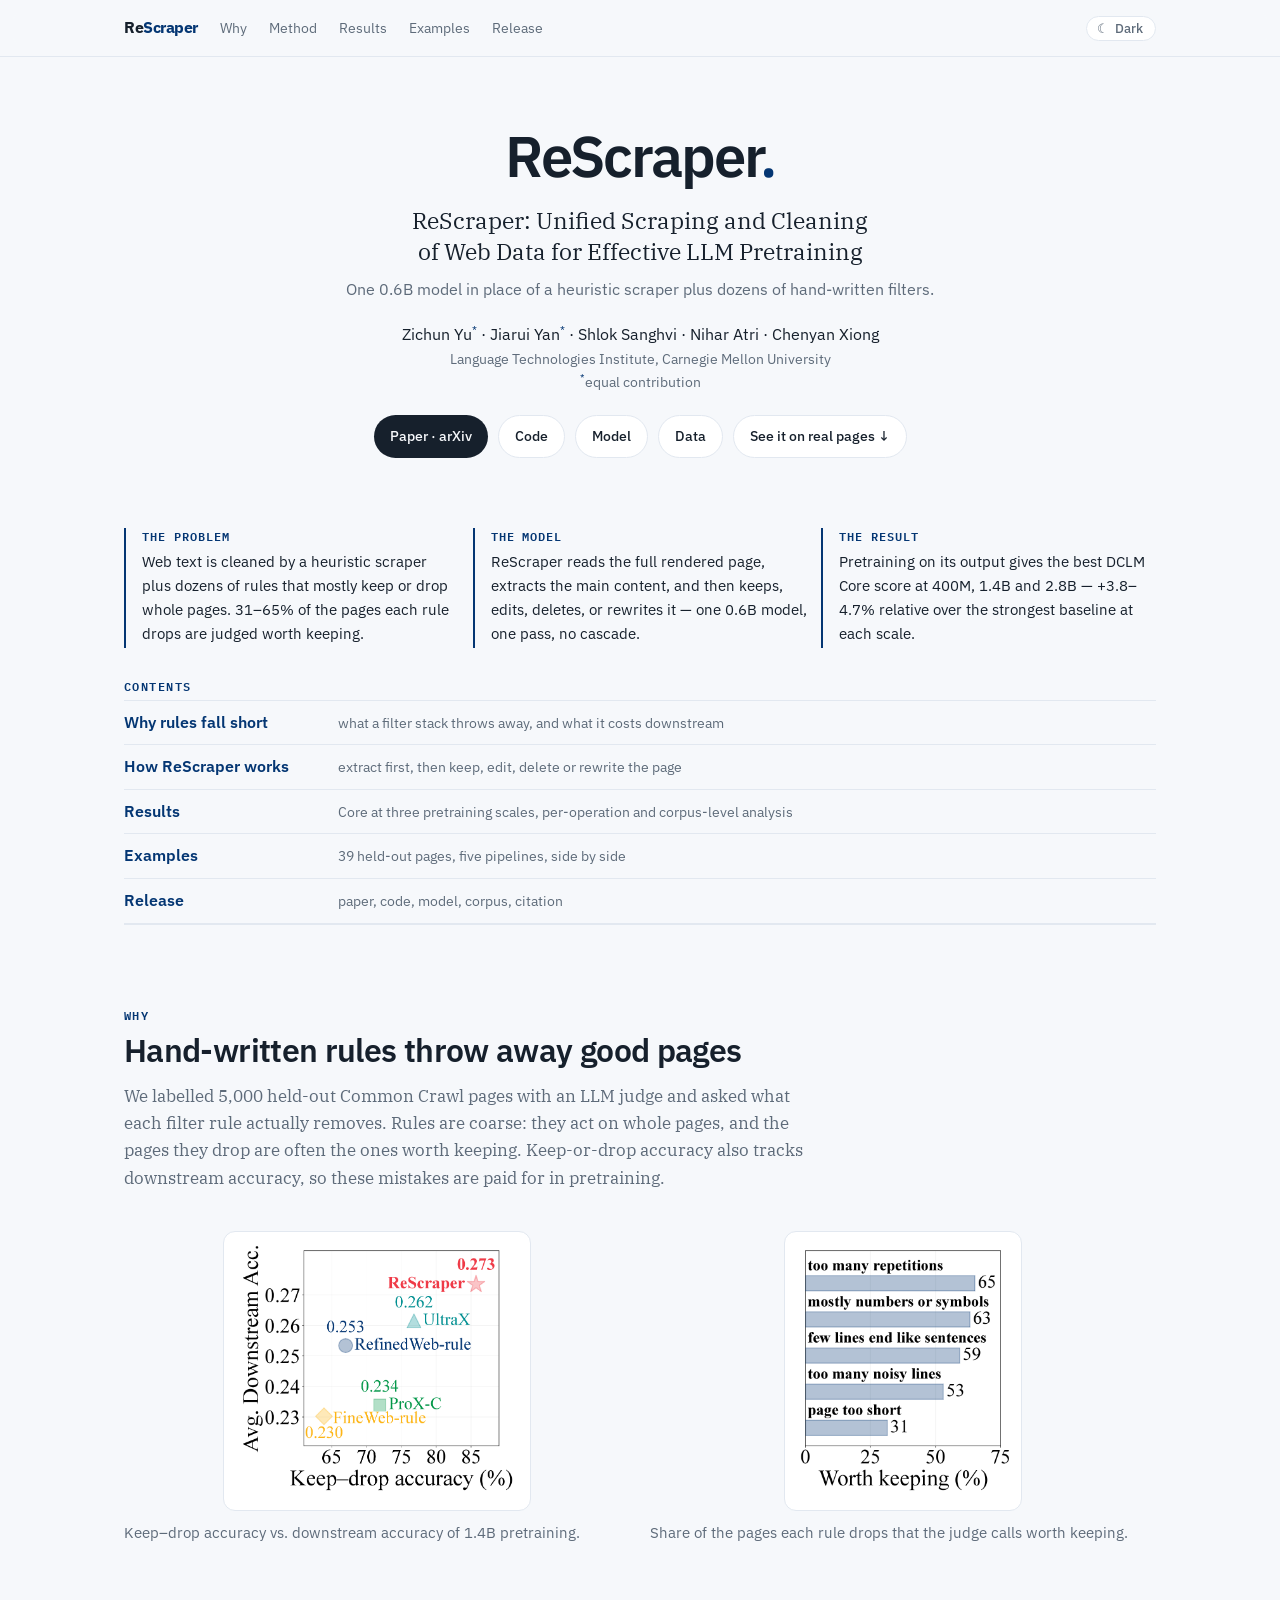
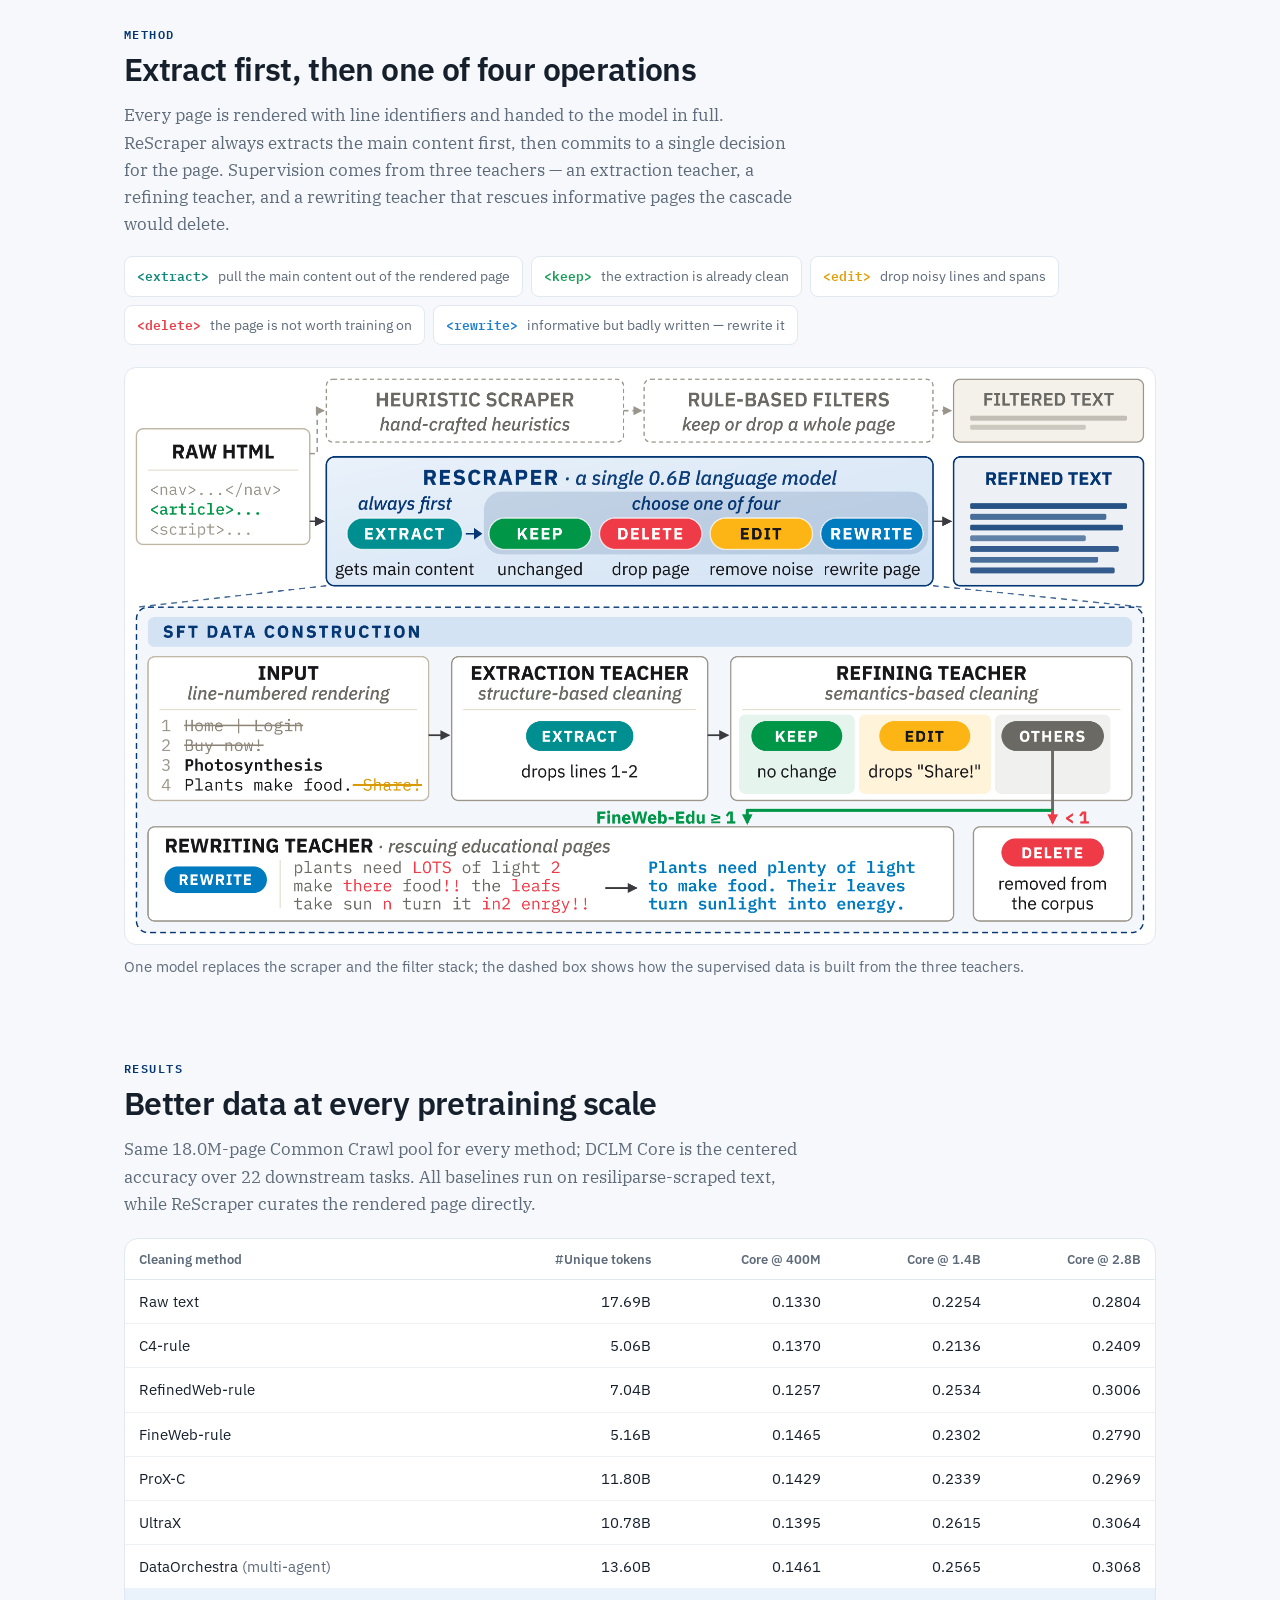
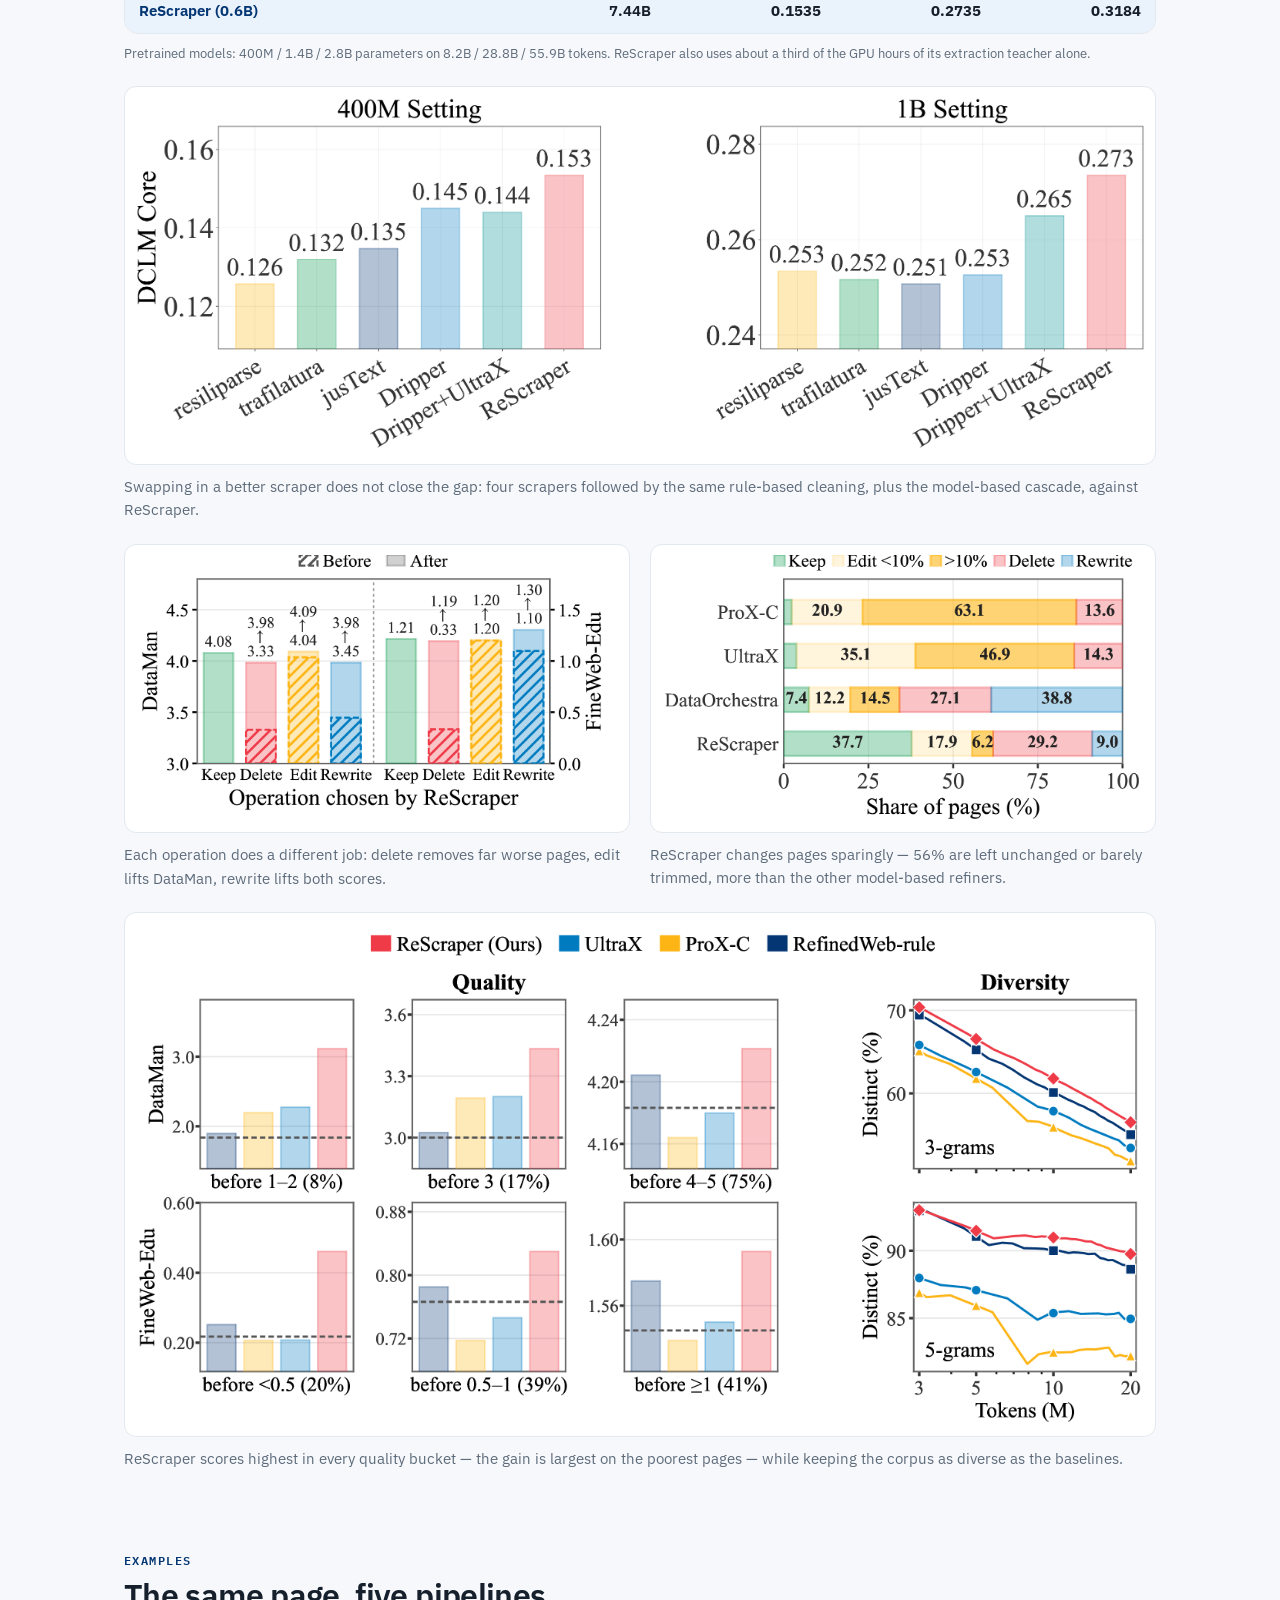
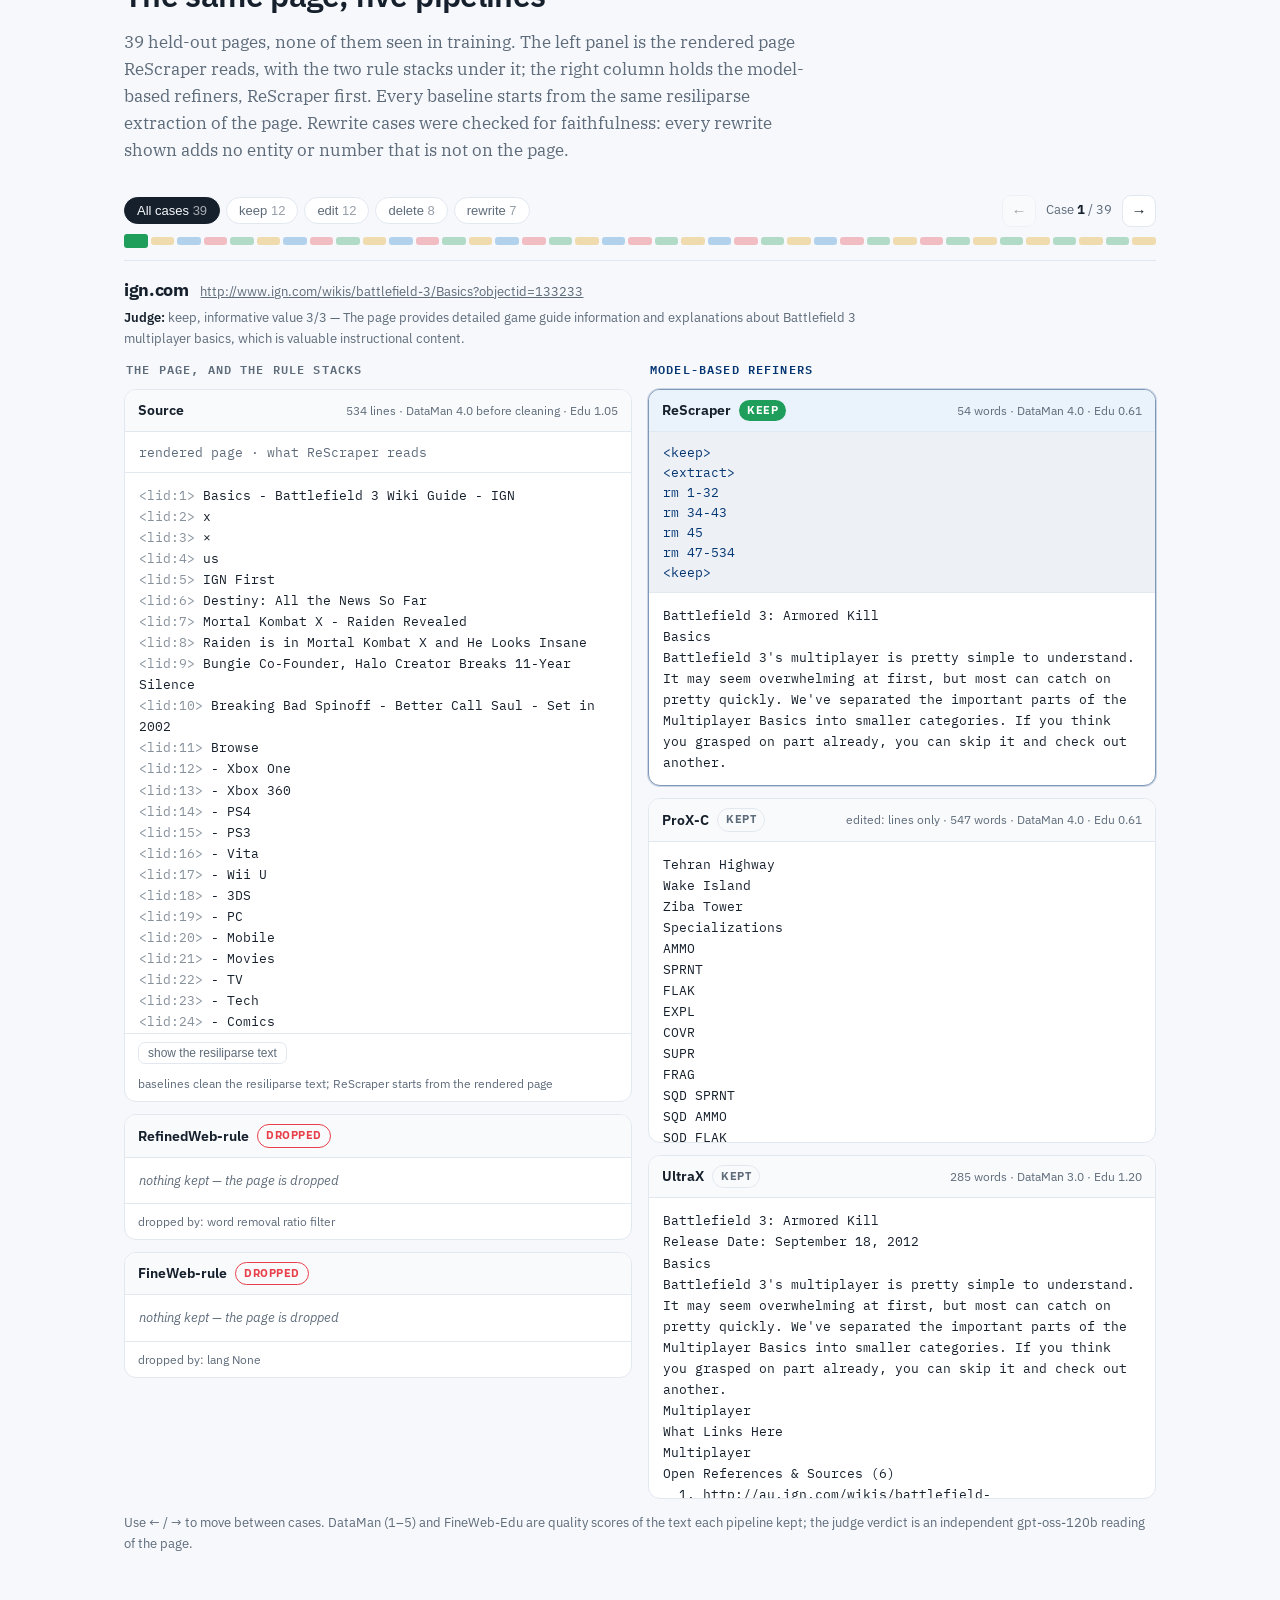
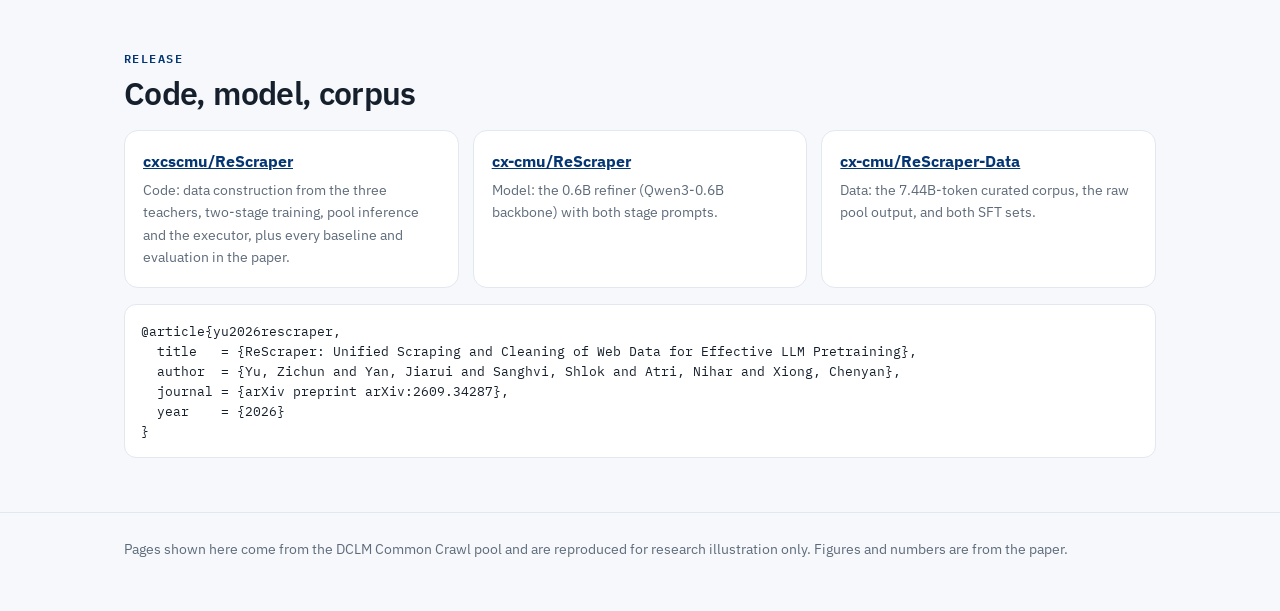
==== commit 4da99dc7: "Lead the Why section with the downstream-accuracy plot; add link-preview meta tags" ====
--- a/docs/index.html
+++ b/docs/index.html
@@ -5,6 +5,17 @@
 <meta name="viewport" content="width=device-width, initial-scale=1">
 <title>ReScraper</title>
 <meta name="description" content="ReScraper replaces the heuristic scraper and the rule-based filter stack with a single 0.6B language model that extracts, keeps, edits, deletes, or rewrites each web page.">
+<meta property="og:type" content="website">
+<meta property="og:site_name" content="ReScraper">
+<meta property="og:url" content="https://cxcscmu.github.io/ReScraper/">
+<meta property="og:title" content="ReScraper: Unified Scraping and Cleaning of Web Data for Effective LLM Pretraining">
+<meta property="og:description" content="One 0.6B model replaces the heuristic scraper and the rule-based filter stack, and wins DCLM Core at 400M, 1.4B and 2.8B.">
+<meta property="og:image" content="https://cxcscmu.github.io/ReScraper/assets/figs/keepdrop_vs_core.png">
+<meta property="og:image:alt" content="Keep-drop accuracy against downstream Core score: ReScraper leads every baseline pipeline">
+<meta name="twitter:card" content="summary_large_image">
+<meta name="twitter:title" content="ReScraper: Unified Scraping and Cleaning of Web Data for Effective LLM Pretraining">
+<meta name="twitter:description" content="One 0.6B model replaces the heuristic scraper and the rule-based filter stack, and wins DCLM Core at 400M, 1.4B and 2.8B.">
+<meta name="twitter:image" content="https://cxcscmu.github.io/ReScraper/assets/figs/keepdrop_vs_core.png">
 <link rel="icon" href="data:image/svg+xml,<svg xmlns='http://www.w3.org/2000/svg' viewBox='0 0 100 100'><text y='.9em' font-size='90'>🧹</text></svg>">
 <link rel="preconnect" href="https://fonts.googleapis.com">
 <link rel="preconnect" href="https://fonts.gstatic.com" crossorigin>
@@ -90,12 +101,12 @@
       accuracy, so these mistakes are paid for in pretraining.</p>
     <div class="two match">
       <figure>
+        <img src="assets/figs/keepdrop_vs_core.png" alt="Keep-drop accuracy against downstream Core score">
+        <figcaption>Keep–drop accuracy vs. downstream accuracy of 1.4B pretraining.</figcaption>
+      </figure>
+      <figure>
         <img src="assets/figs/rule_worth_keeping.png" alt="Share of pages each rule drops that are judged worth keeping">
         <figcaption>Share of the pages each rule drops that the judge calls worth keeping.</figcaption>
-      </figure>
-      <figure>
-        <img src="assets/figs/keepdrop_vs_core.png" alt="Keep-drop accuracy against downstream Core score">
-        <figcaption>Keep–drop accuracy vs. downstream accuracy of 1.4B pretraining.</figcaption>
       </figure>
     </div>
   </div>
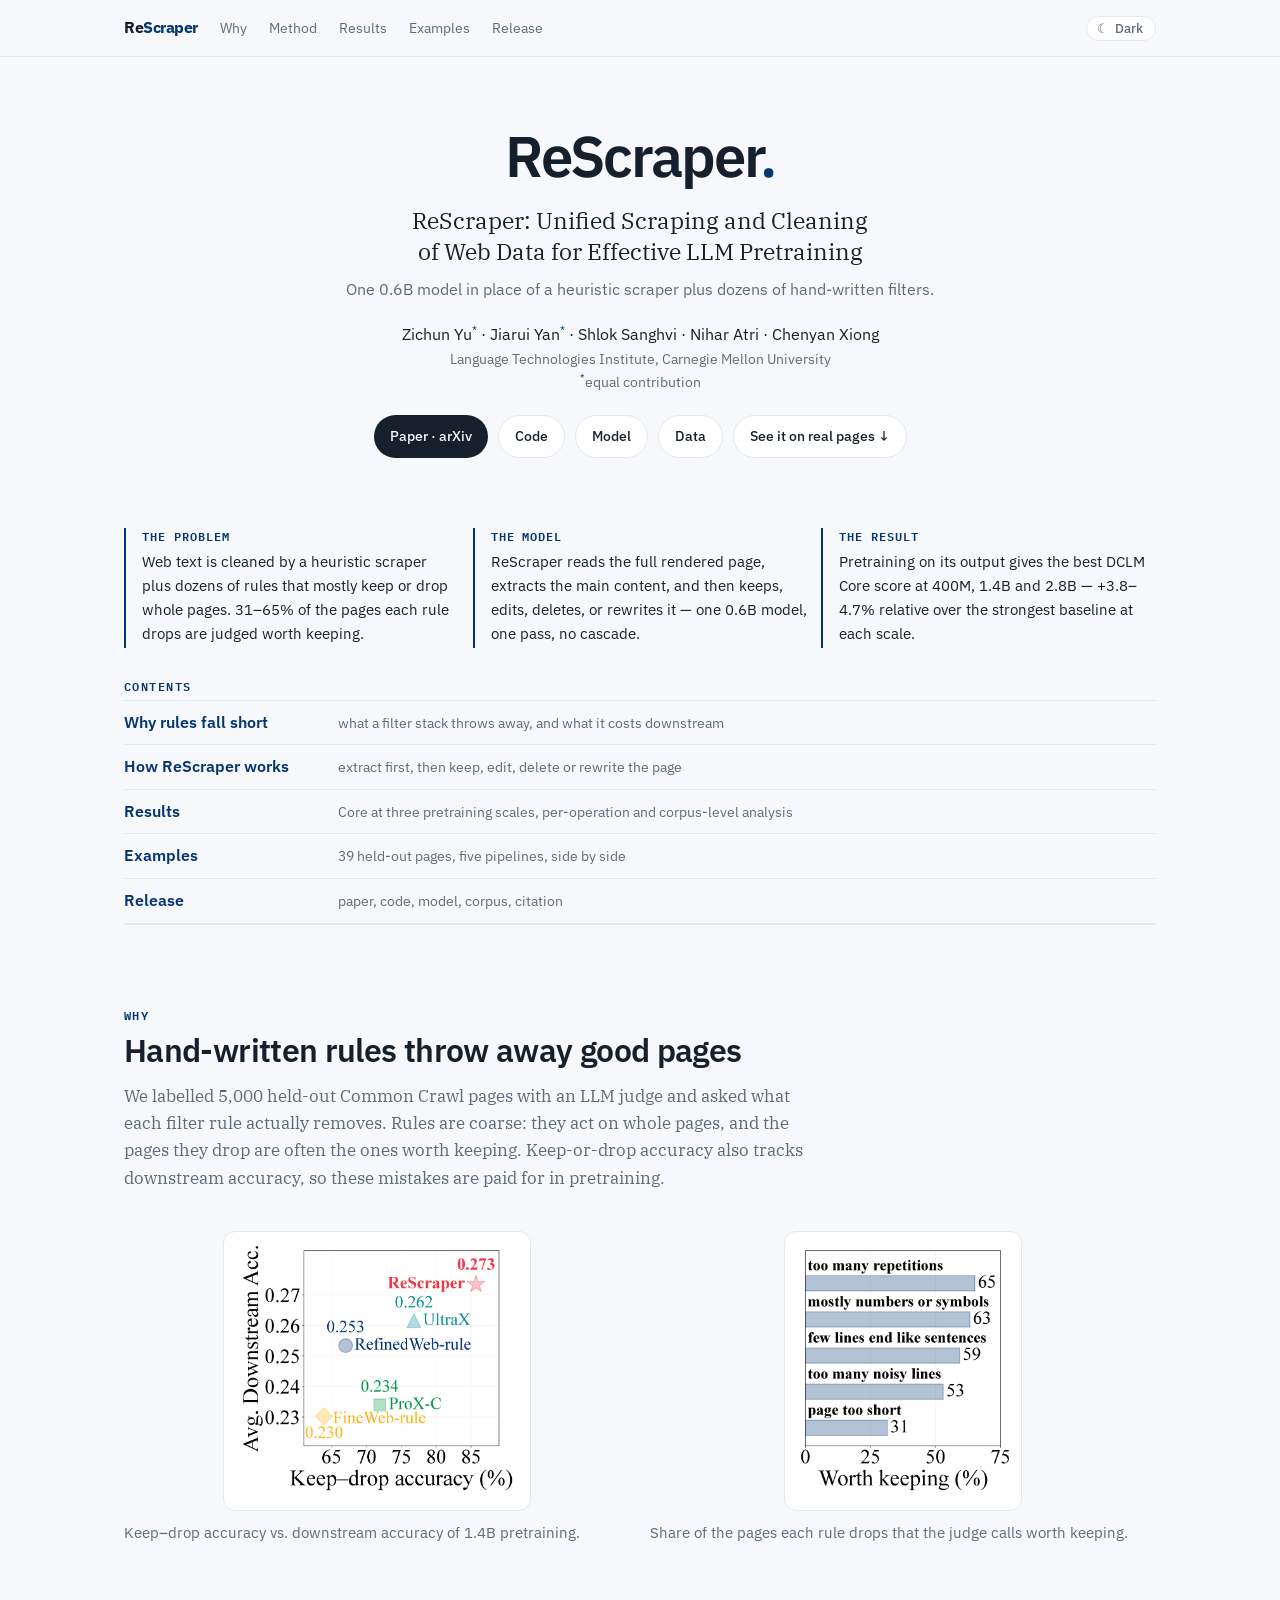
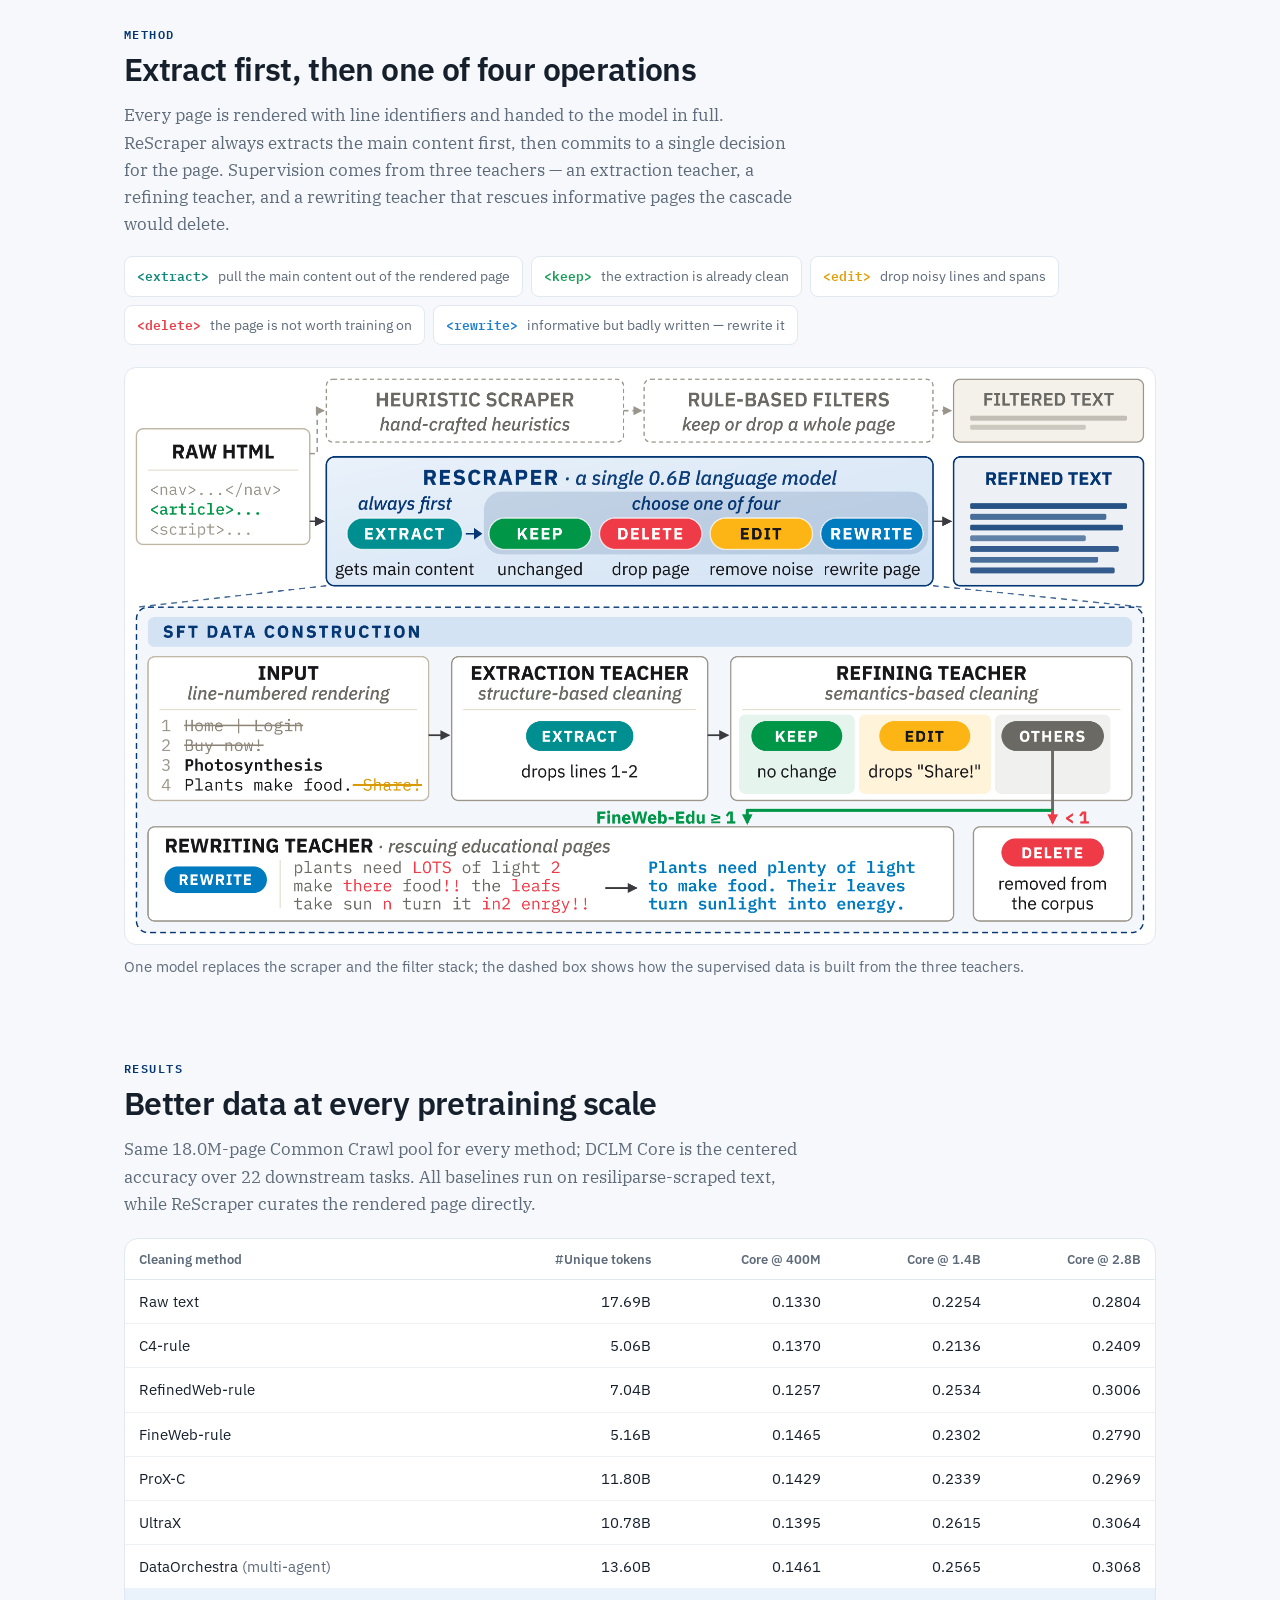
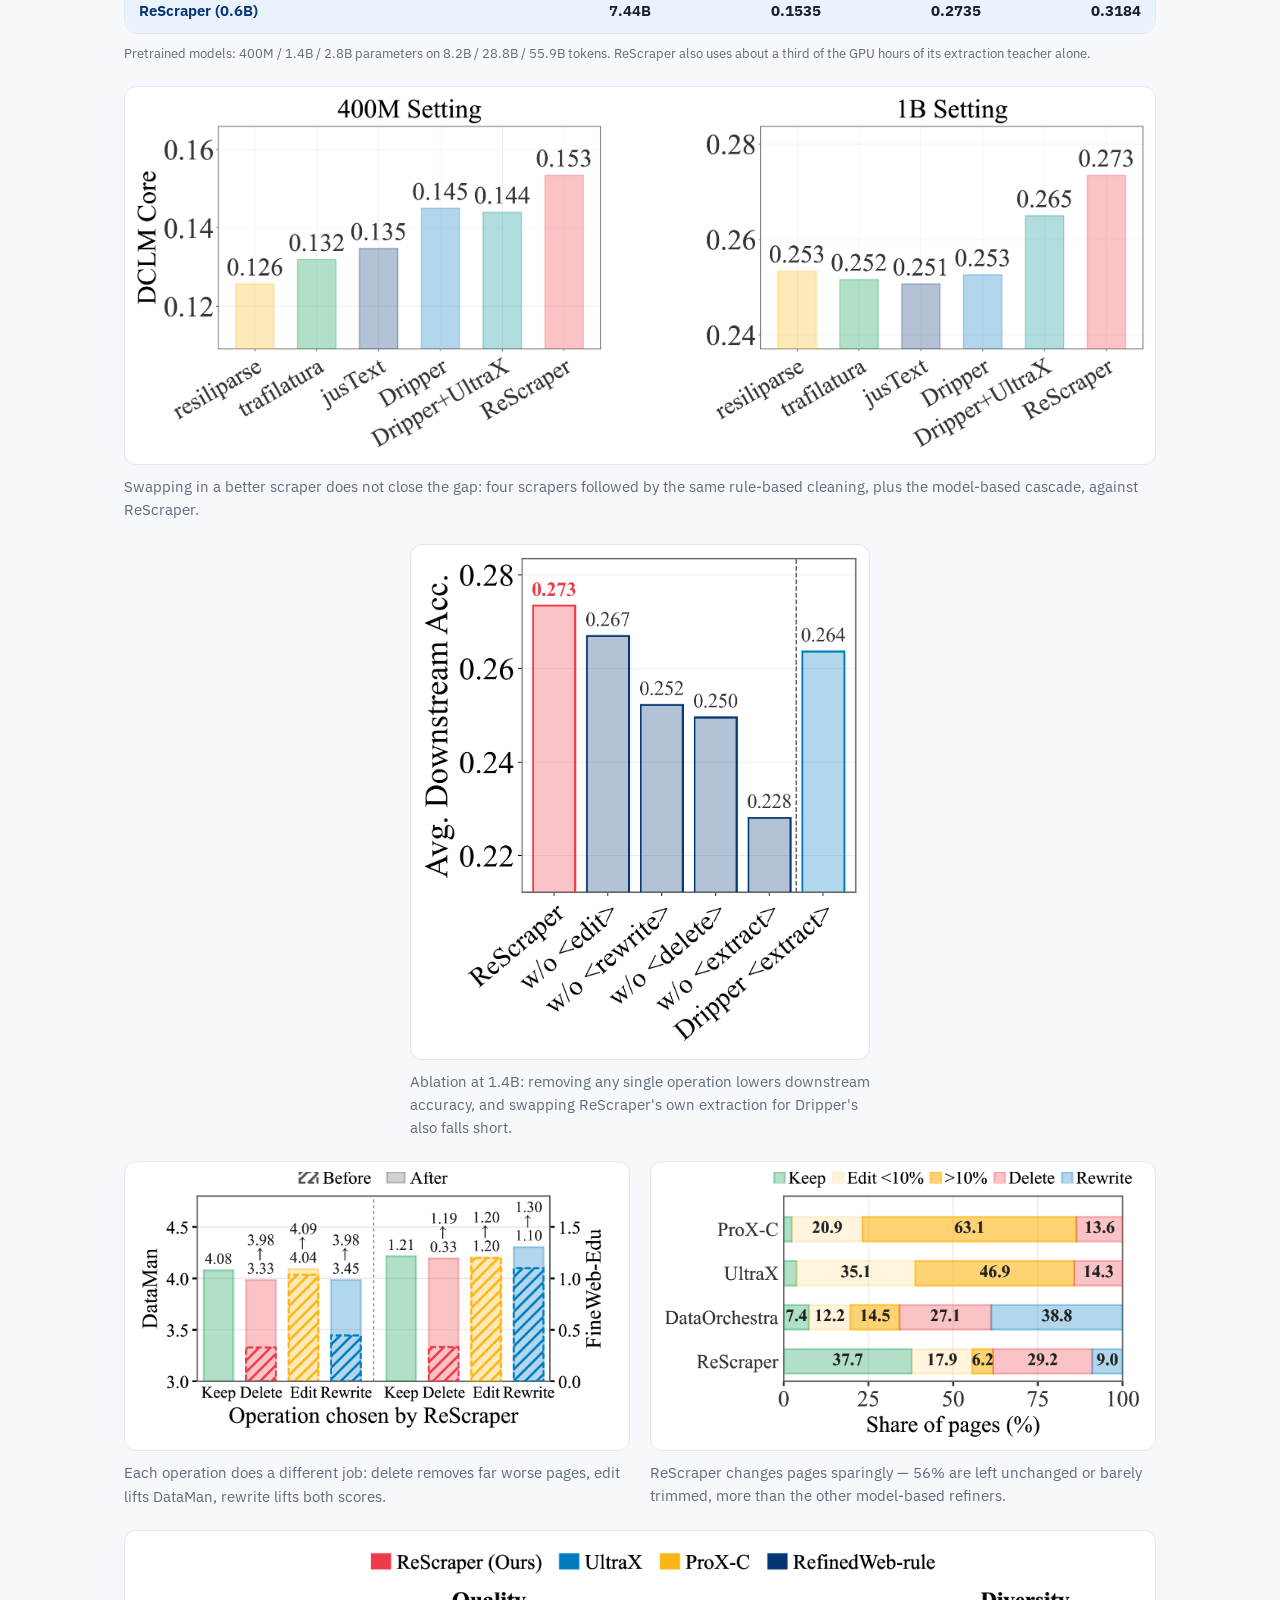
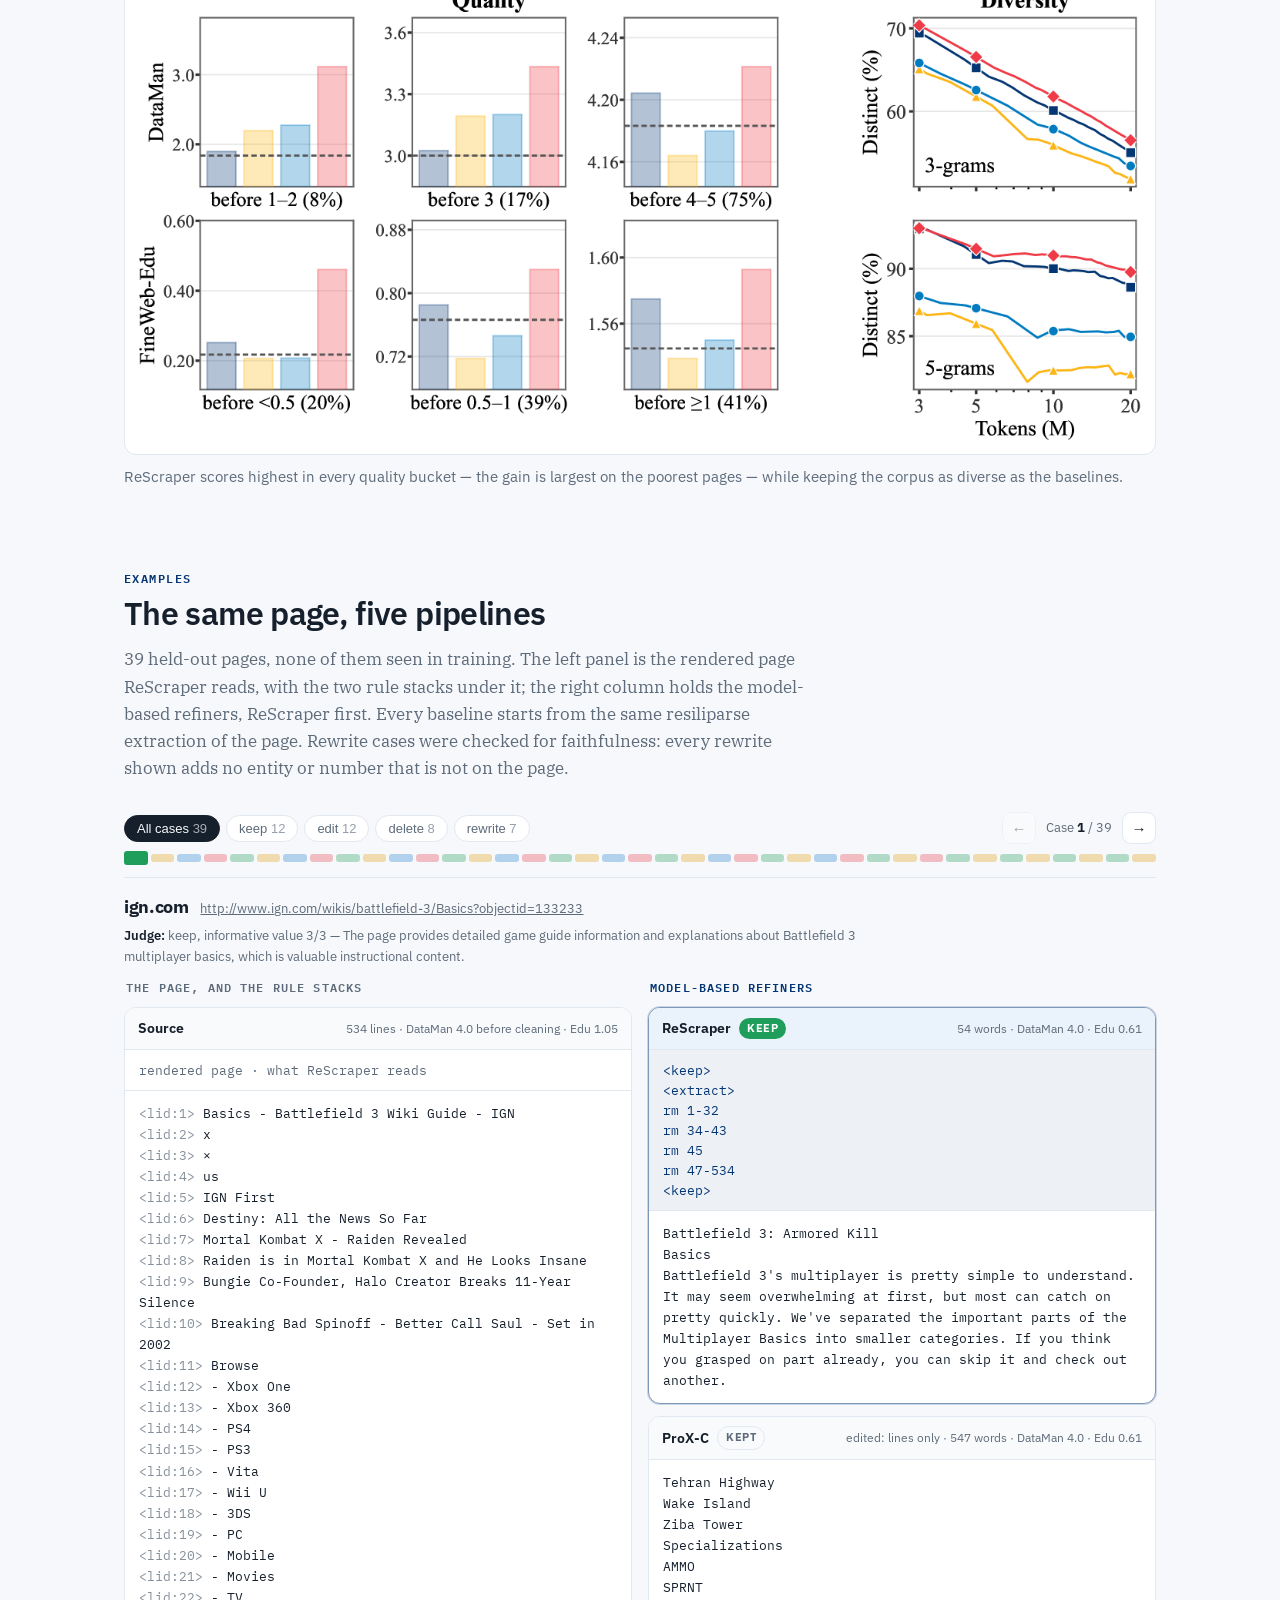
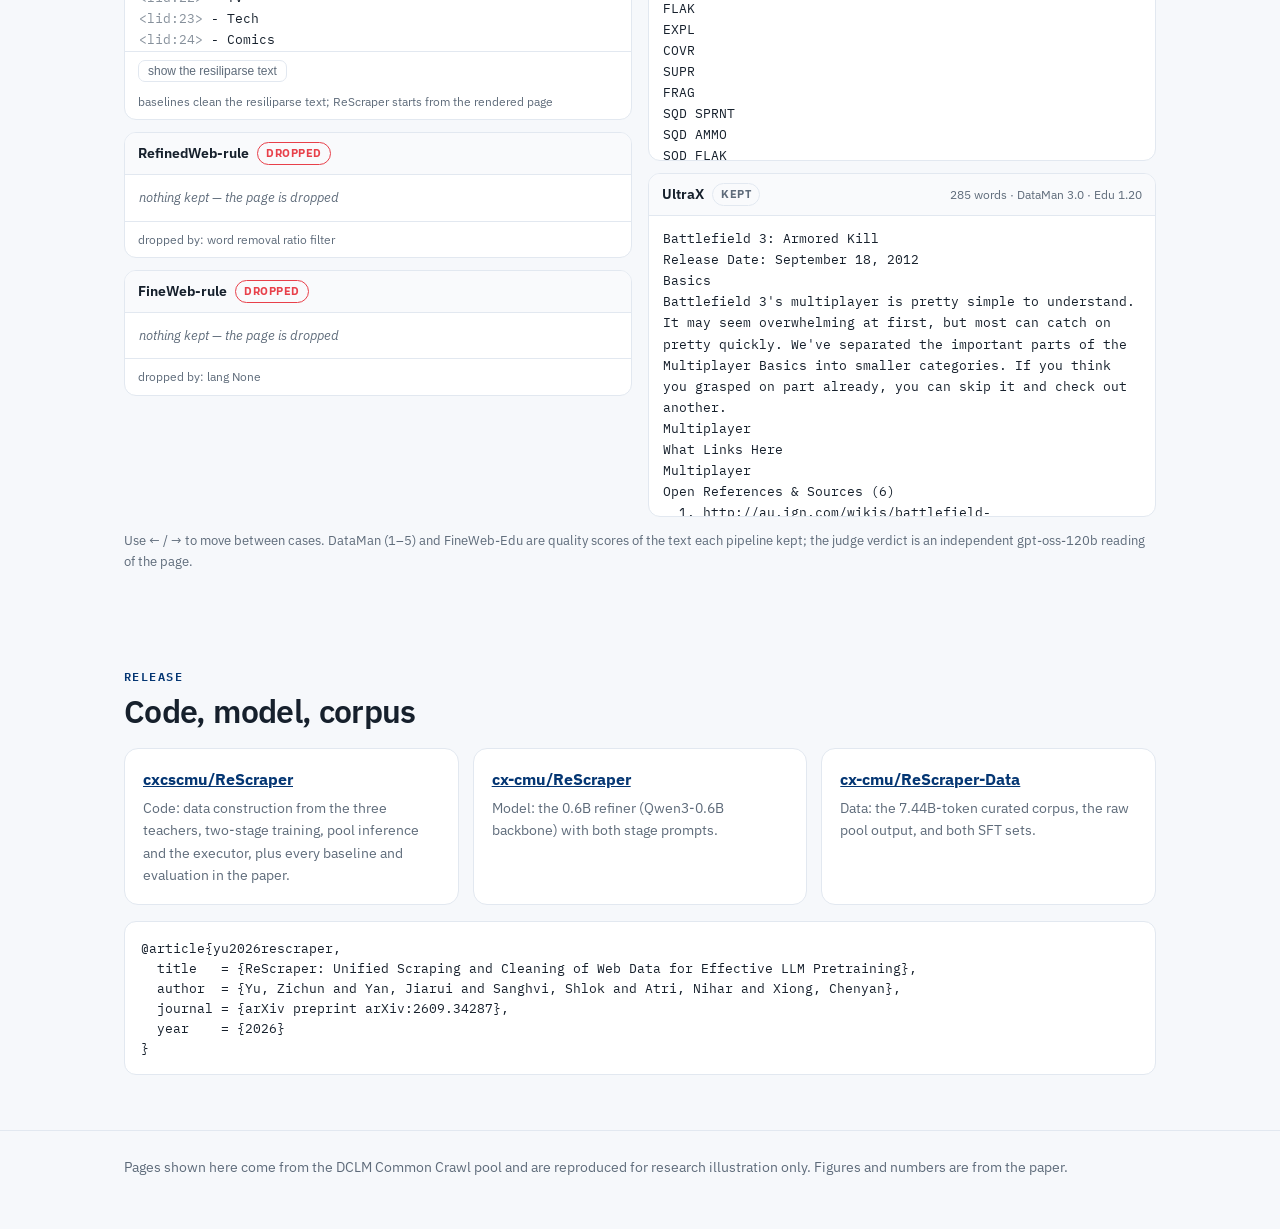
==== commit 69b1aad6: "Add the 1.4B operation ablation figure to the Results section Co-Authored-By: Claude Opus 5.5 <norep" ====
--- a/docs/index.html
+++ b/docs/index.html
@@ -10,12 +10,14 @@
 <meta property="og:url" content="https://cxcscmu.github.io/ReScraper/">
 <meta property="og:title" content="ReScraper: Unified Scraping and Cleaning of Web Data for Effective LLM Pretraining">
 <meta property="og:description" content="One 0.6B model replaces the heuristic scraper and the rule-based filter stack, and wins DCLM Core at 400M, 1.4B and 2.8B.">
-<meta property="og:image" content="https://cxcscmu.github.io/ReScraper/assets/figs/keepdrop_vs_core.png">
-<meta property="og:image:alt" content="Keep-drop accuracy against downstream Core score: ReScraper leads every baseline pipeline">
+<meta property="og:image" content="https://cxcscmu.github.io/ReScraper/assets/figs/card.png">
+<meta property="og:image:width" content="1200">
+<meta property="og:image:height" content="630">
+<meta property="og:image:alt" content="ReScraper leads every baseline on keep-drop accuracy and downstream accuracy; 31-65% of the pages each rule drops are worth keeping">
 <meta name="twitter:card" content="summary_large_image">
 <meta name="twitter:title" content="ReScraper: Unified Scraping and Cleaning of Web Data for Effective LLM Pretraining">
 <meta name="twitter:description" content="One 0.6B model replaces the heuristic scraper and the rule-based filter stack, and wins DCLM Core at 400M, 1.4B and 2.8B.">
-<meta name="twitter:image" content="https://cxcscmu.github.io/ReScraper/assets/figs/keepdrop_vs_core.png">
+<meta name="twitter:image" content="https://cxcscmu.github.io/ReScraper/assets/figs/card.png">
 <link rel="icon" href="data:image/svg+xml,<svg xmlns='http://www.w3.org/2000/svg' viewBox='0 0 100 100'><text y='.9em' font-size='90'>🧹</text></svg>">
 <link rel="preconnect" href="https://fonts.googleapis.com">
 <link rel="preconnect" href="https://fonts.gstatic.com" crossorigin>
@@ -169,6 +171,12 @@
         same rule-based cleaning, plus the model-based cascade, against ReScraper.</figcaption>
     </figure>
 
+    <figure class="solo">
+      <img src="assets/figs/ablation_1b.png" alt="Downstream accuracy at 1.4B when each operation of ReScraper is removed">
+      <figcaption>Ablation at 1.4B: removing any single operation lowers downstream accuracy, and
+        swapping ReScraper's own extraction for Dripper's also falls short.</figcaption>
+    </figure>
+
     <div class="two">
       <figure>
         <img src="assets/figs/operation_scores.png" alt="Quality scores before and after each operation">
--- a/docs/assets/style.css
+++ b/docs/assets/style.css
@@ -165,6 +165,8 @@
 }
 figure figcaption { color: var(--muted); font-size: 15px; line-height: 1.55; margin-top: 10px; }
 .two { display: grid; grid-template-columns: 1fr 1fr; gap: 20px; }
+/* a single square plot: keep it about the width of one column of .two */
+figure.solo { max-width: 460px; margin: 22px auto 0; }
 /* two plots drawn at the same height in the paper: match that height here too */
 .two.match figure { display: flex; flex-direction: column; margin-top: 22px; }
 .two.match figure img { height: clamp(190px, 24vw, 280px); width: auto; max-width: 100%; margin: 0 auto; }
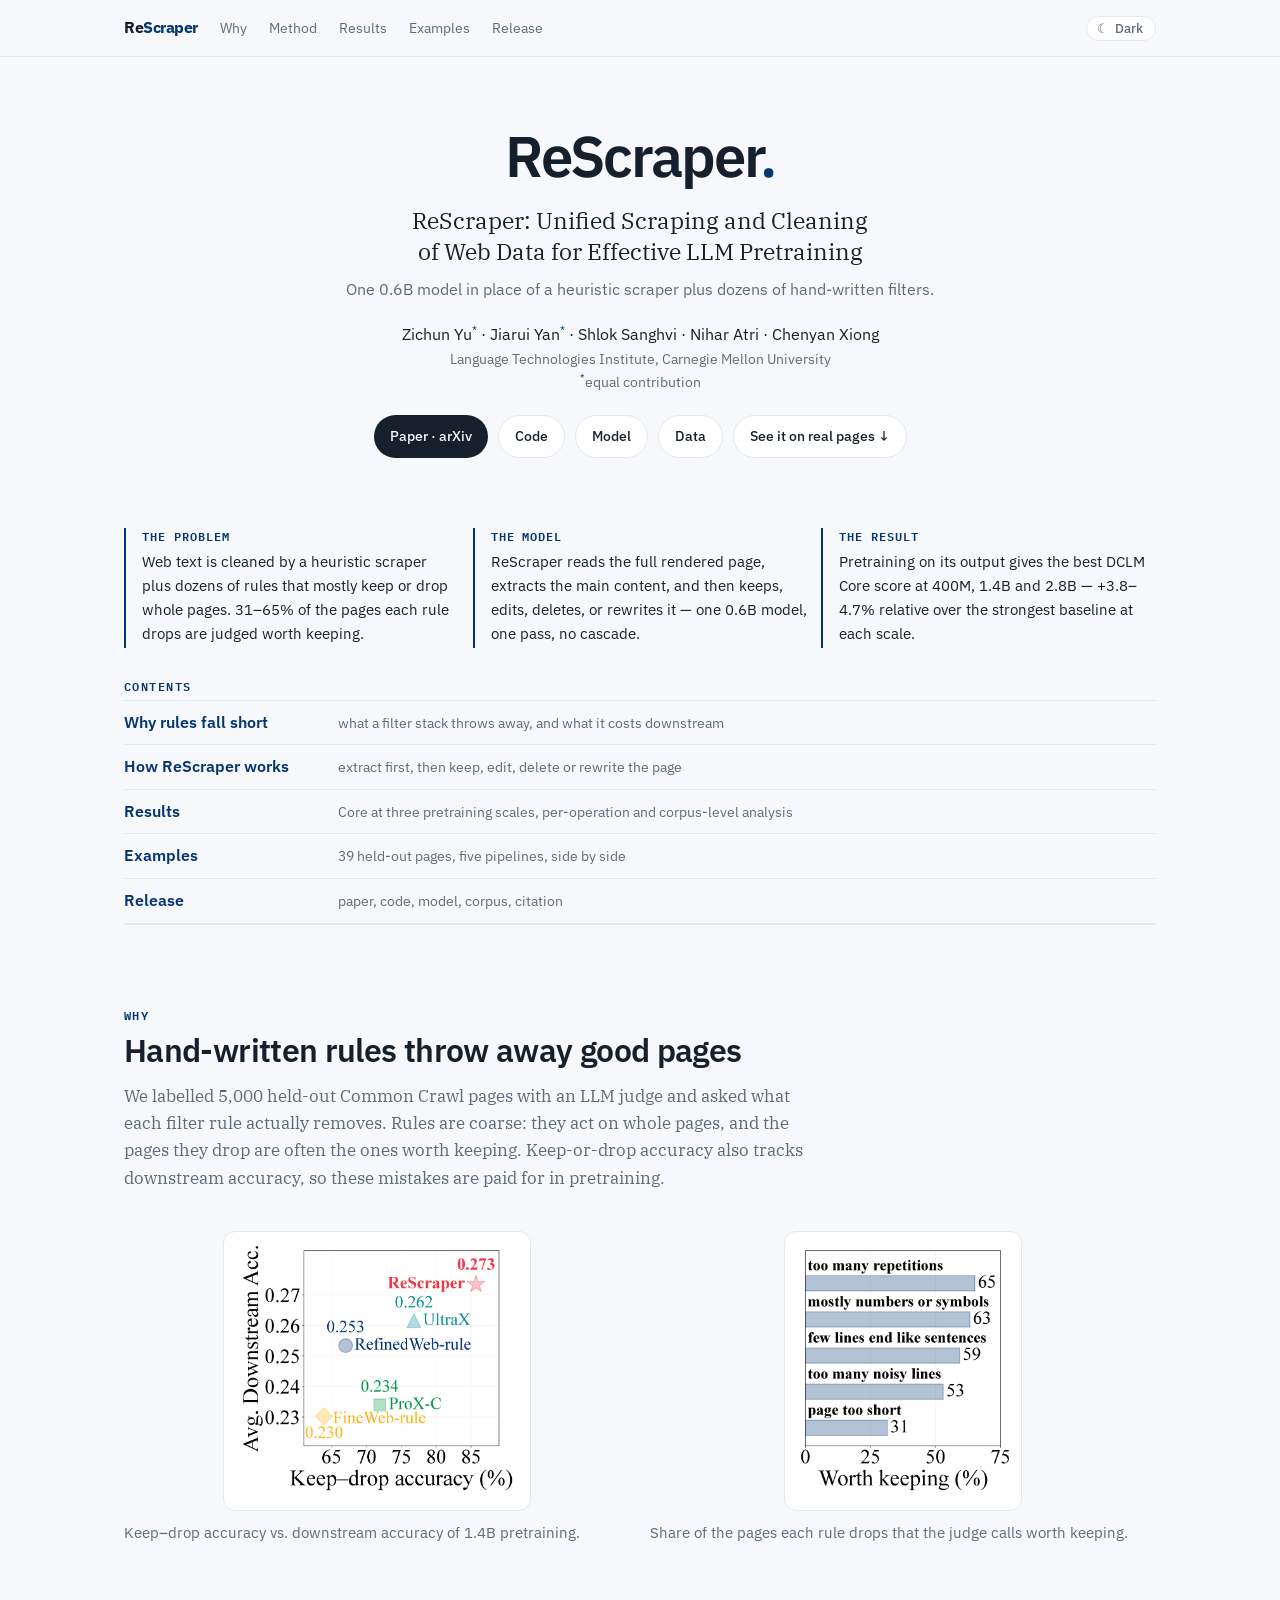
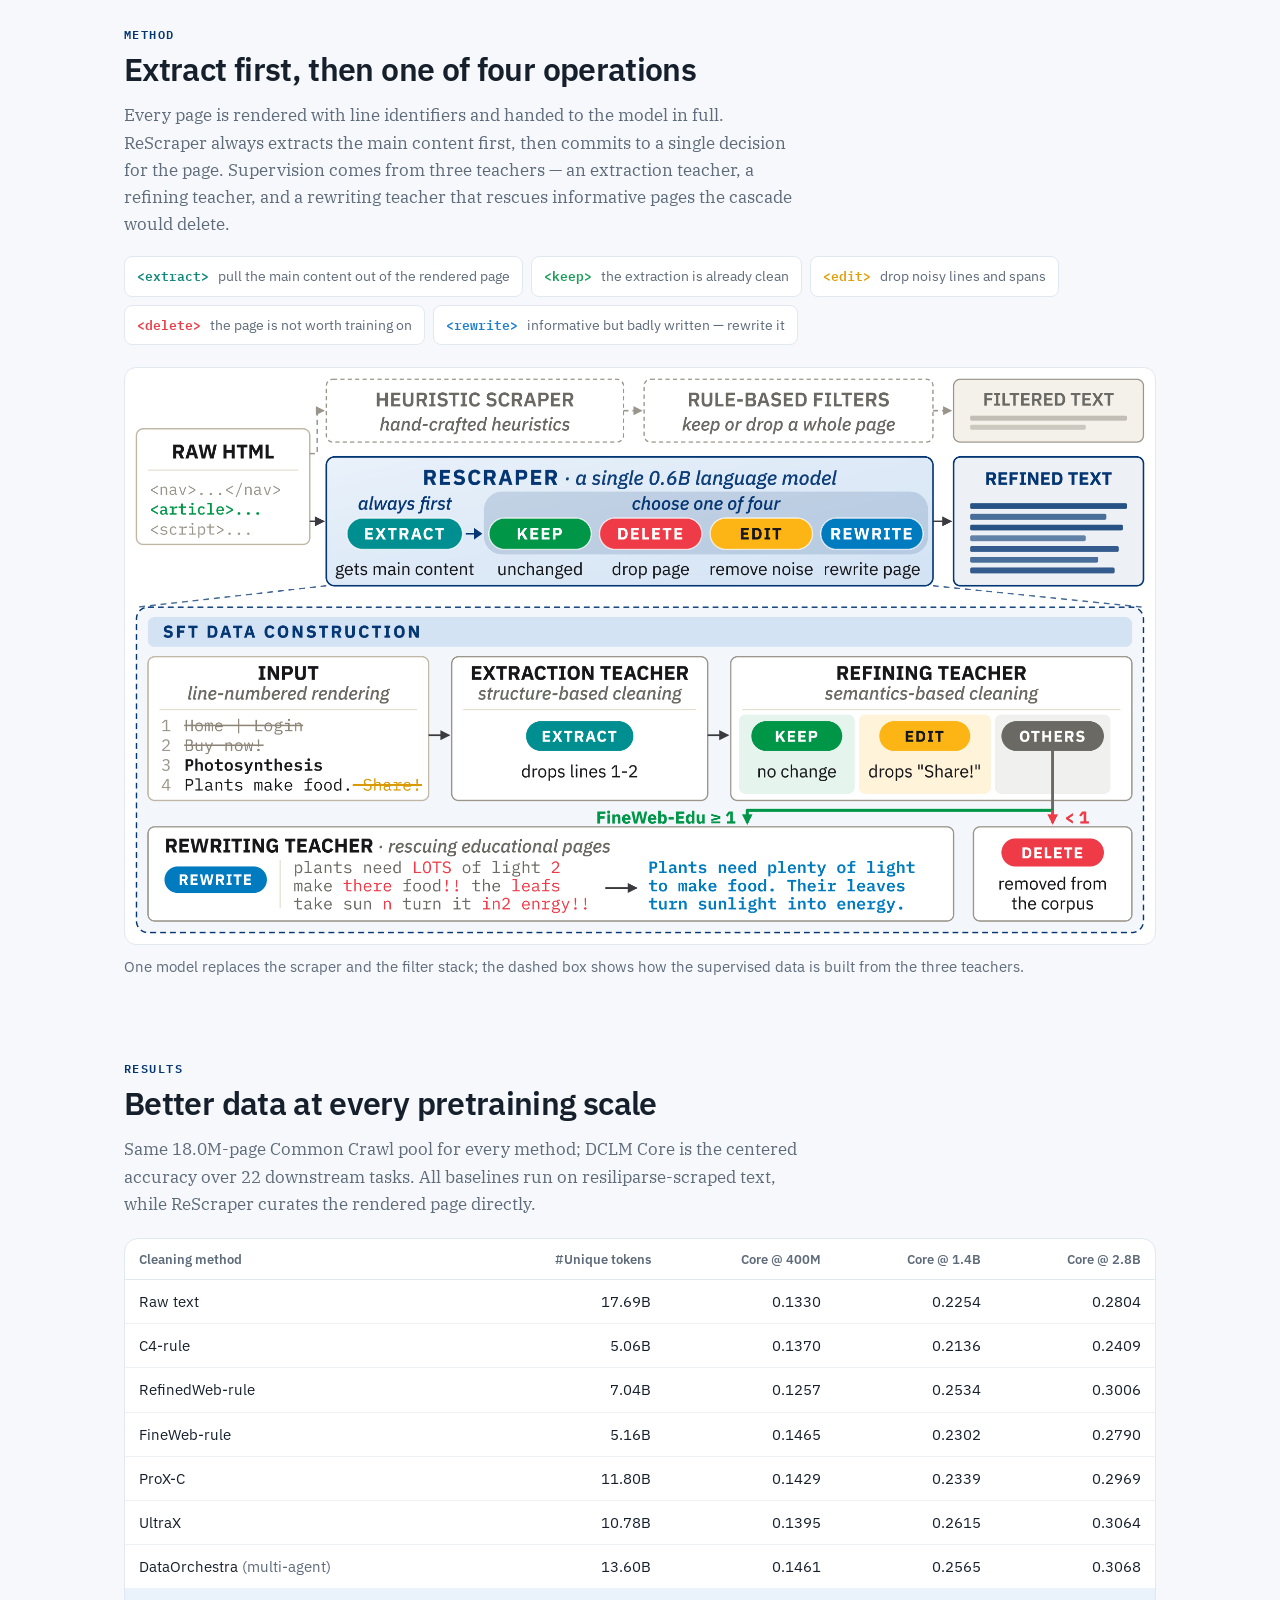
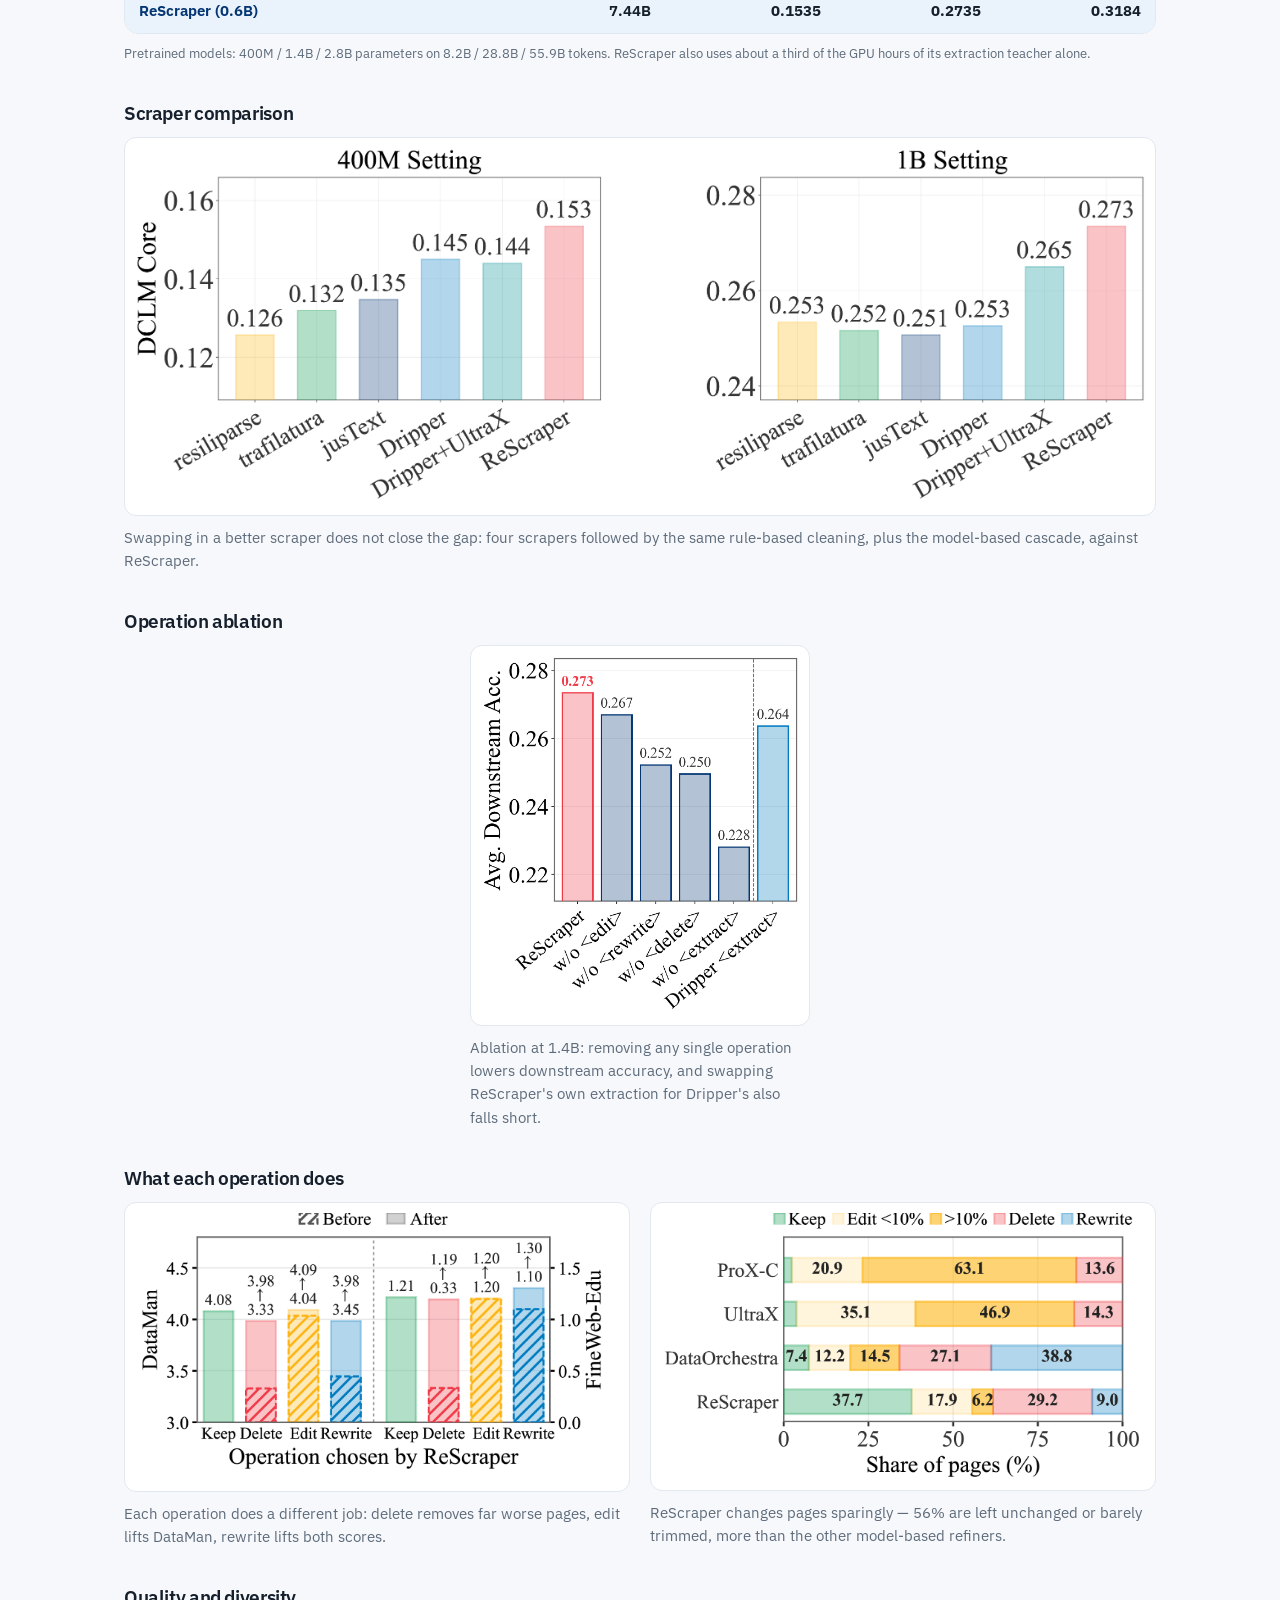
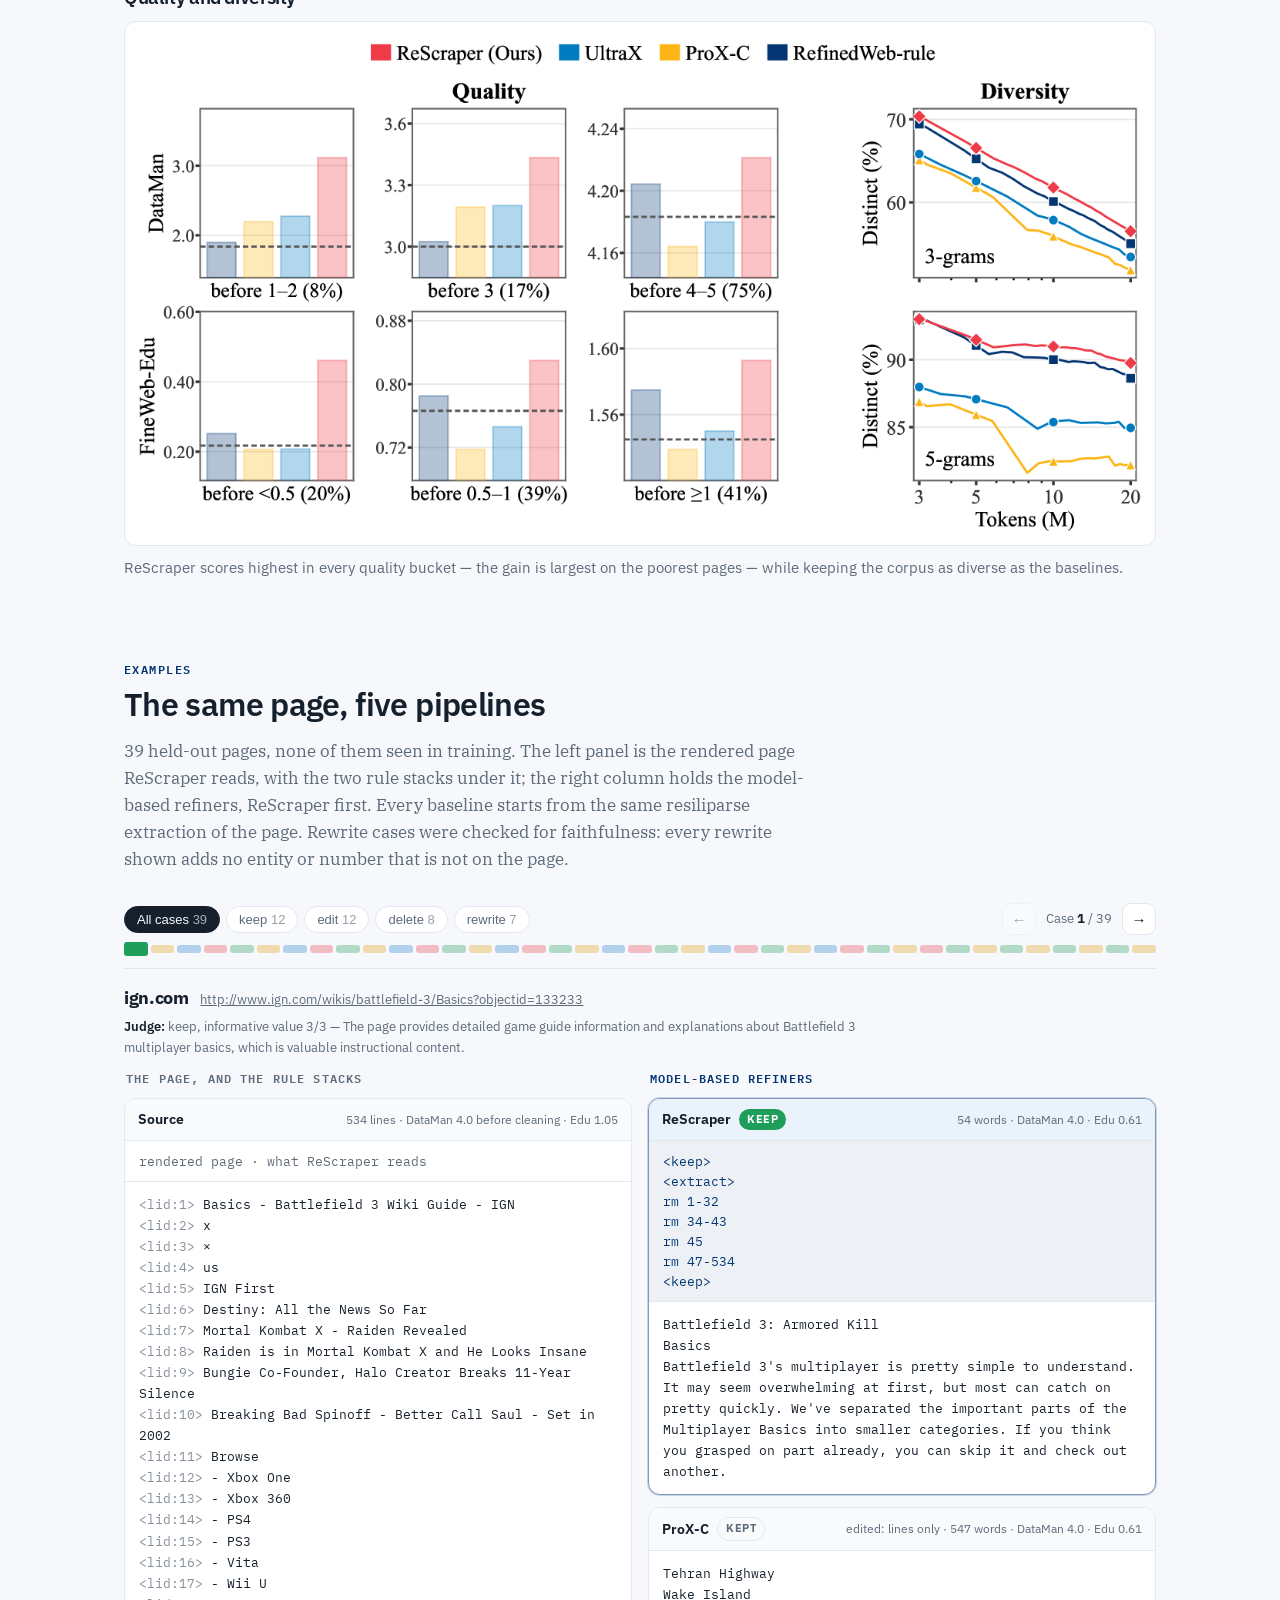
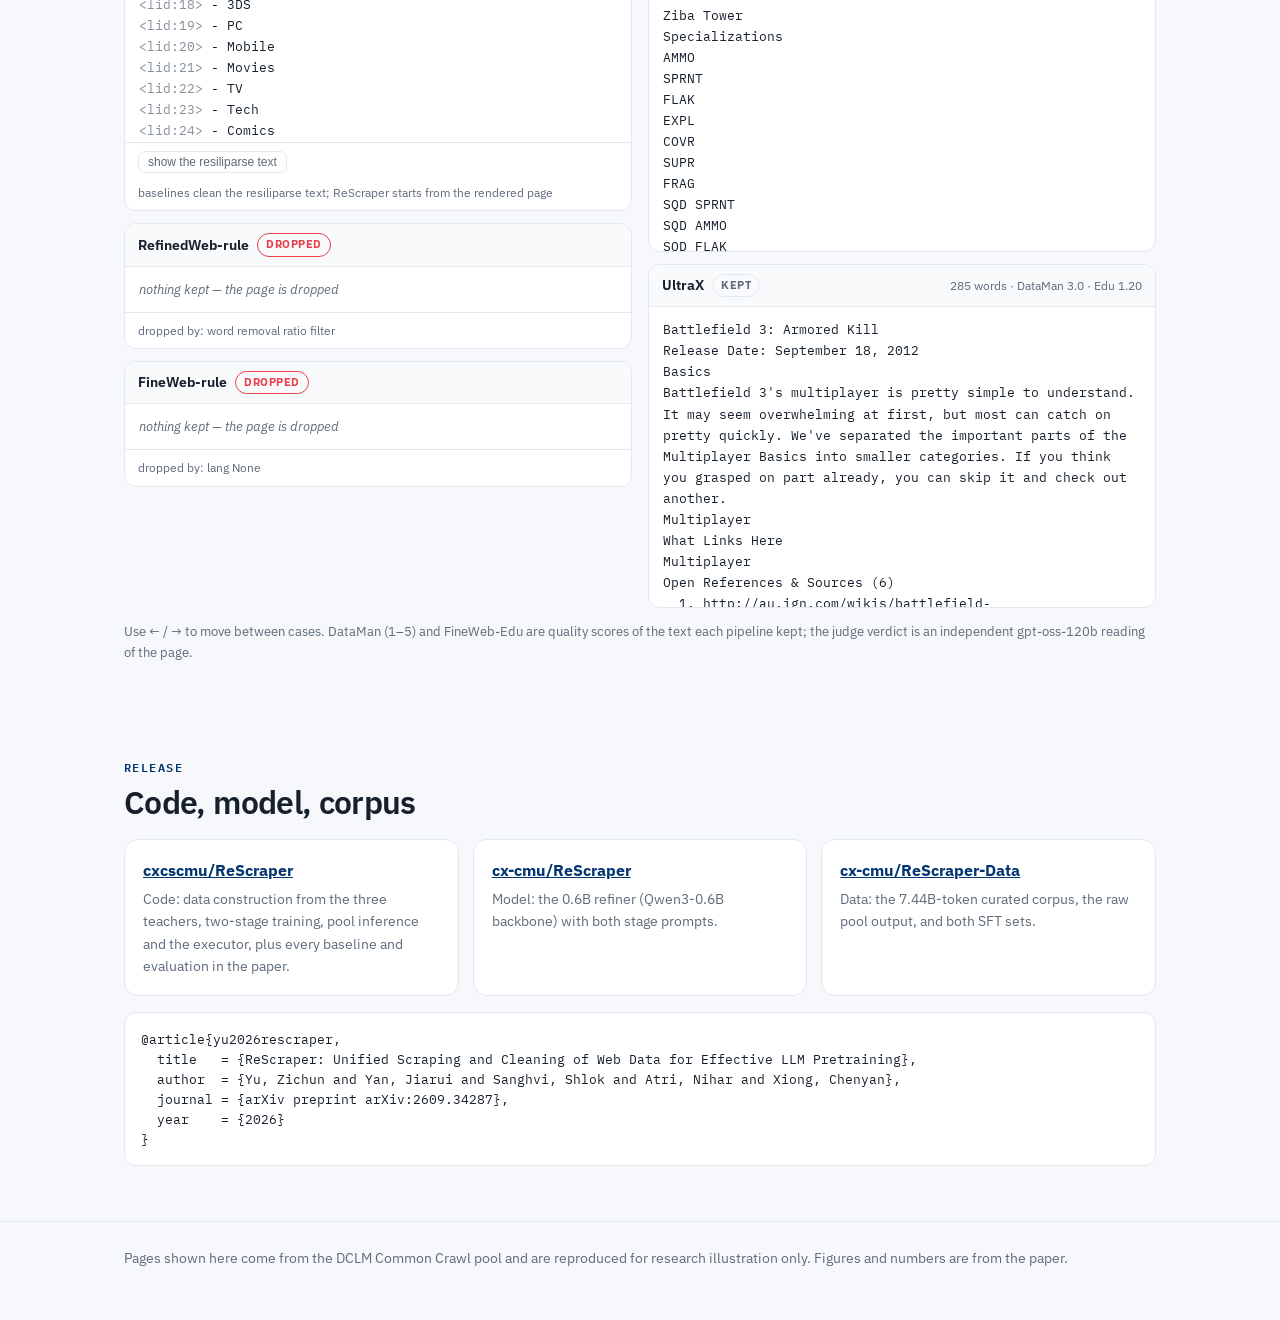
==== commit b240a0da: "Results: subheads above each figure, narrower ablation figure Co-Authored-By: Claude Opus 5.5 <norep" ====
--- a/docs/index.html
+++ b/docs/index.html
@@ -165,18 +165,21 @@
     <p class="tnote">Pretrained models: 400M / 1.4B / 2.8B parameters on 8.2B / 28.8B / 55.9B tokens.
       ReScraper also uses about a third of the GPU hours of its extraction teacher alone.</p>
 
+    <h3 class="fighead">Scraper comparison</h3>
     <figure>
       <img src="assets/figs/scraper_comparison.png" alt="Core score per scraper followed by rule-based cleaning, versus ReScraper">
       <figcaption>Swapping in a better scraper does not close the gap: four scrapers followed by the
         same rule-based cleaning, plus the model-based cascade, against ReScraper.</figcaption>
     </figure>
 
+    <h3 class="fighead">Operation ablation</h3>
     <figure class="solo">
       <img src="assets/figs/ablation_1b.png" alt="Downstream accuracy at 1.4B when each operation of ReScraper is removed">
       <figcaption>Ablation at 1.4B: removing any single operation lowers downstream accuracy, and
         swapping ReScraper's own extraction for Dripper's also falls short.</figcaption>
     </figure>
 
+    <h3 class="fighead">What each operation does</h3>
     <div class="two">
       <figure>
         <img src="assets/figs/operation_scores.png" alt="Quality scores before and after each operation">
@@ -190,6 +193,7 @@
       </figure>
     </div>
 
+    <h3 class="fighead">Quality and diversity</h3>
     <figure>
       <img src="assets/figs/quality_diversity.png" alt="Quality by bucket and n-gram diversity">
       <figcaption>ReScraper scores highest in every quality bucket — the gain is largest on the
--- a/docs/assets/style.css
+++ b/docs/assets/style.css
@@ -166,7 +166,10 @@
 figure figcaption { color: var(--muted); font-size: 15px; line-height: 1.55; margin-top: 10px; }
 .two { display: grid; grid-template-columns: 1fr 1fr; gap: 20px; }
 /* a single square plot: keep it about the width of one column of .two */
-figure.solo { max-width: 460px; margin: 22px auto 0; }
+figure.solo { max-width: 340px; margin: 22px auto 0; }
+/* subheads above each results figure */
+h3.fighead { font-size: 19px; font-weight: 600; margin: 38px 0 0; }
+h3.fighead + figure, h3.fighead + .two > figure { margin-top: 12px; }
 /* two plots drawn at the same height in the paper: match that height here too */
 .two.match figure { display: flex; flex-direction: column; margin-top: 22px; }
 .two.match figure img { height: clamp(190px, 24vw, 280px); width: auto; max-width: 100%; margin: 0 auto; }
